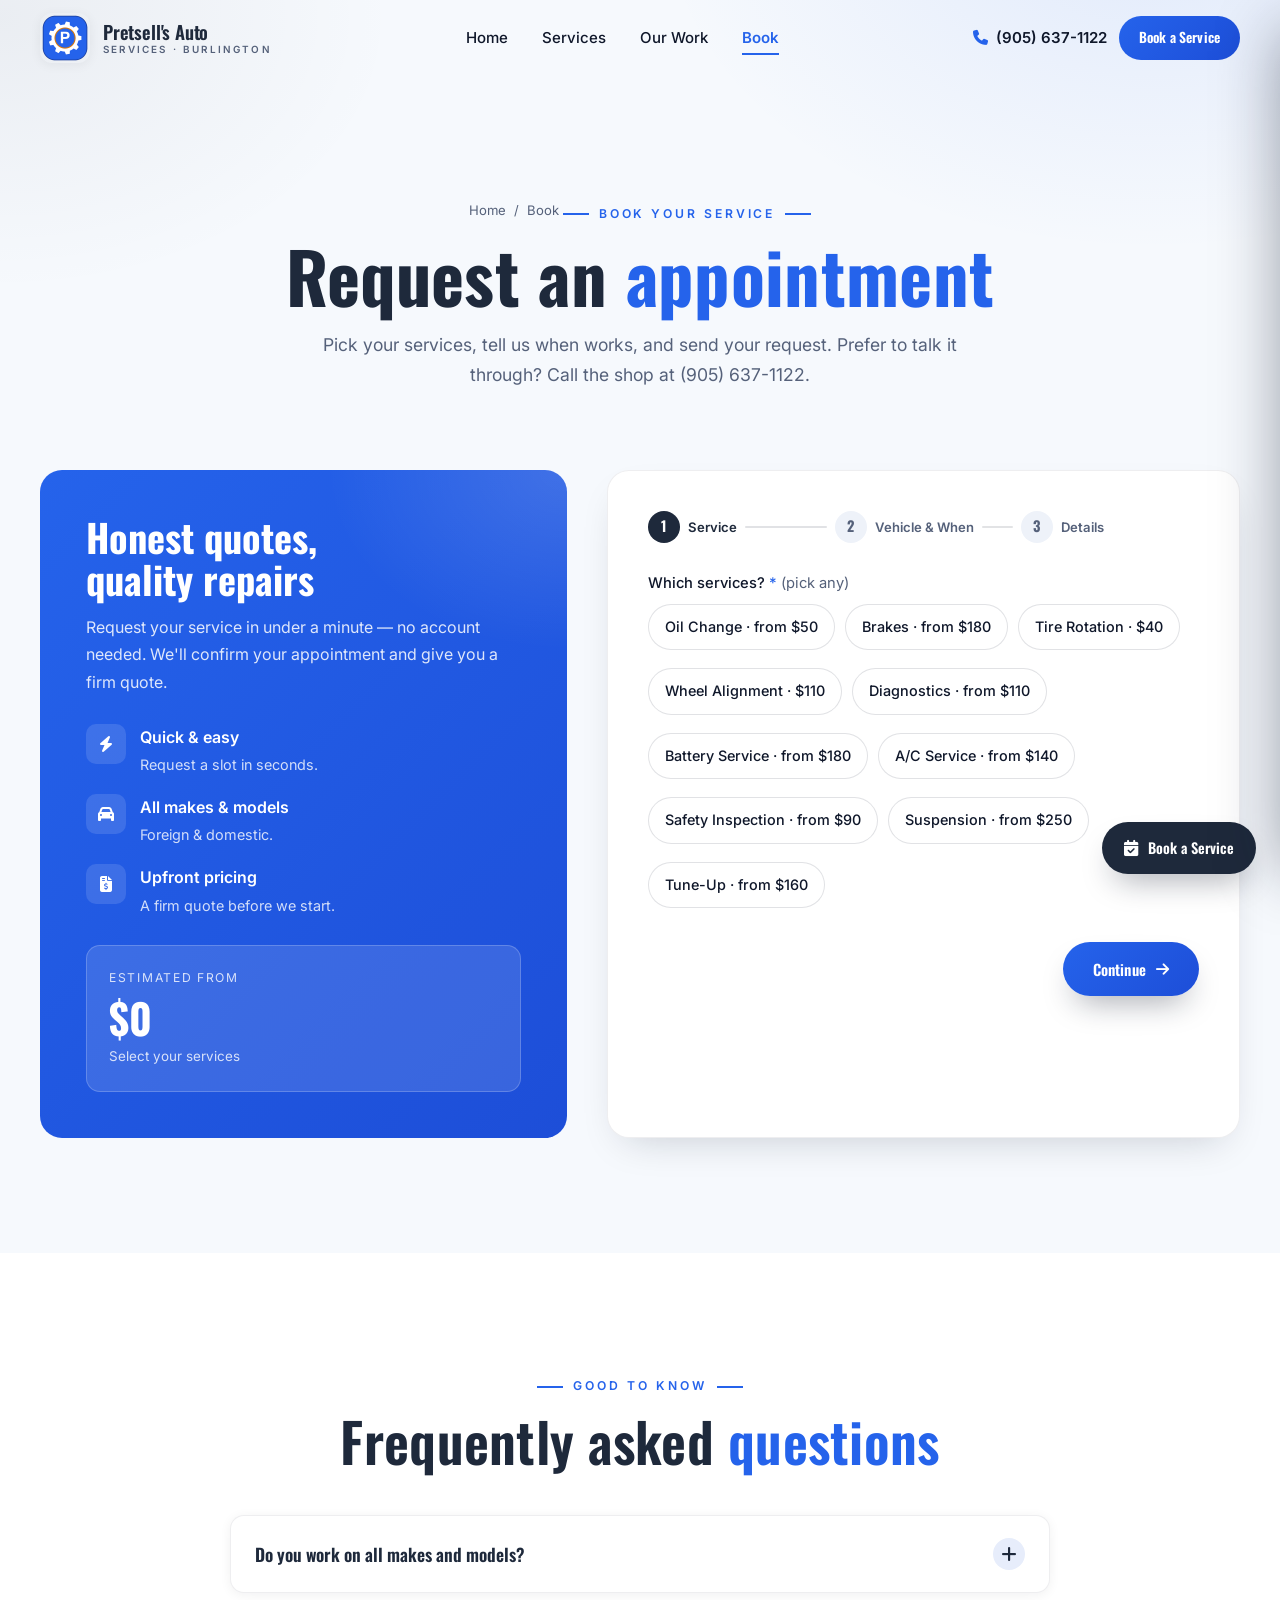
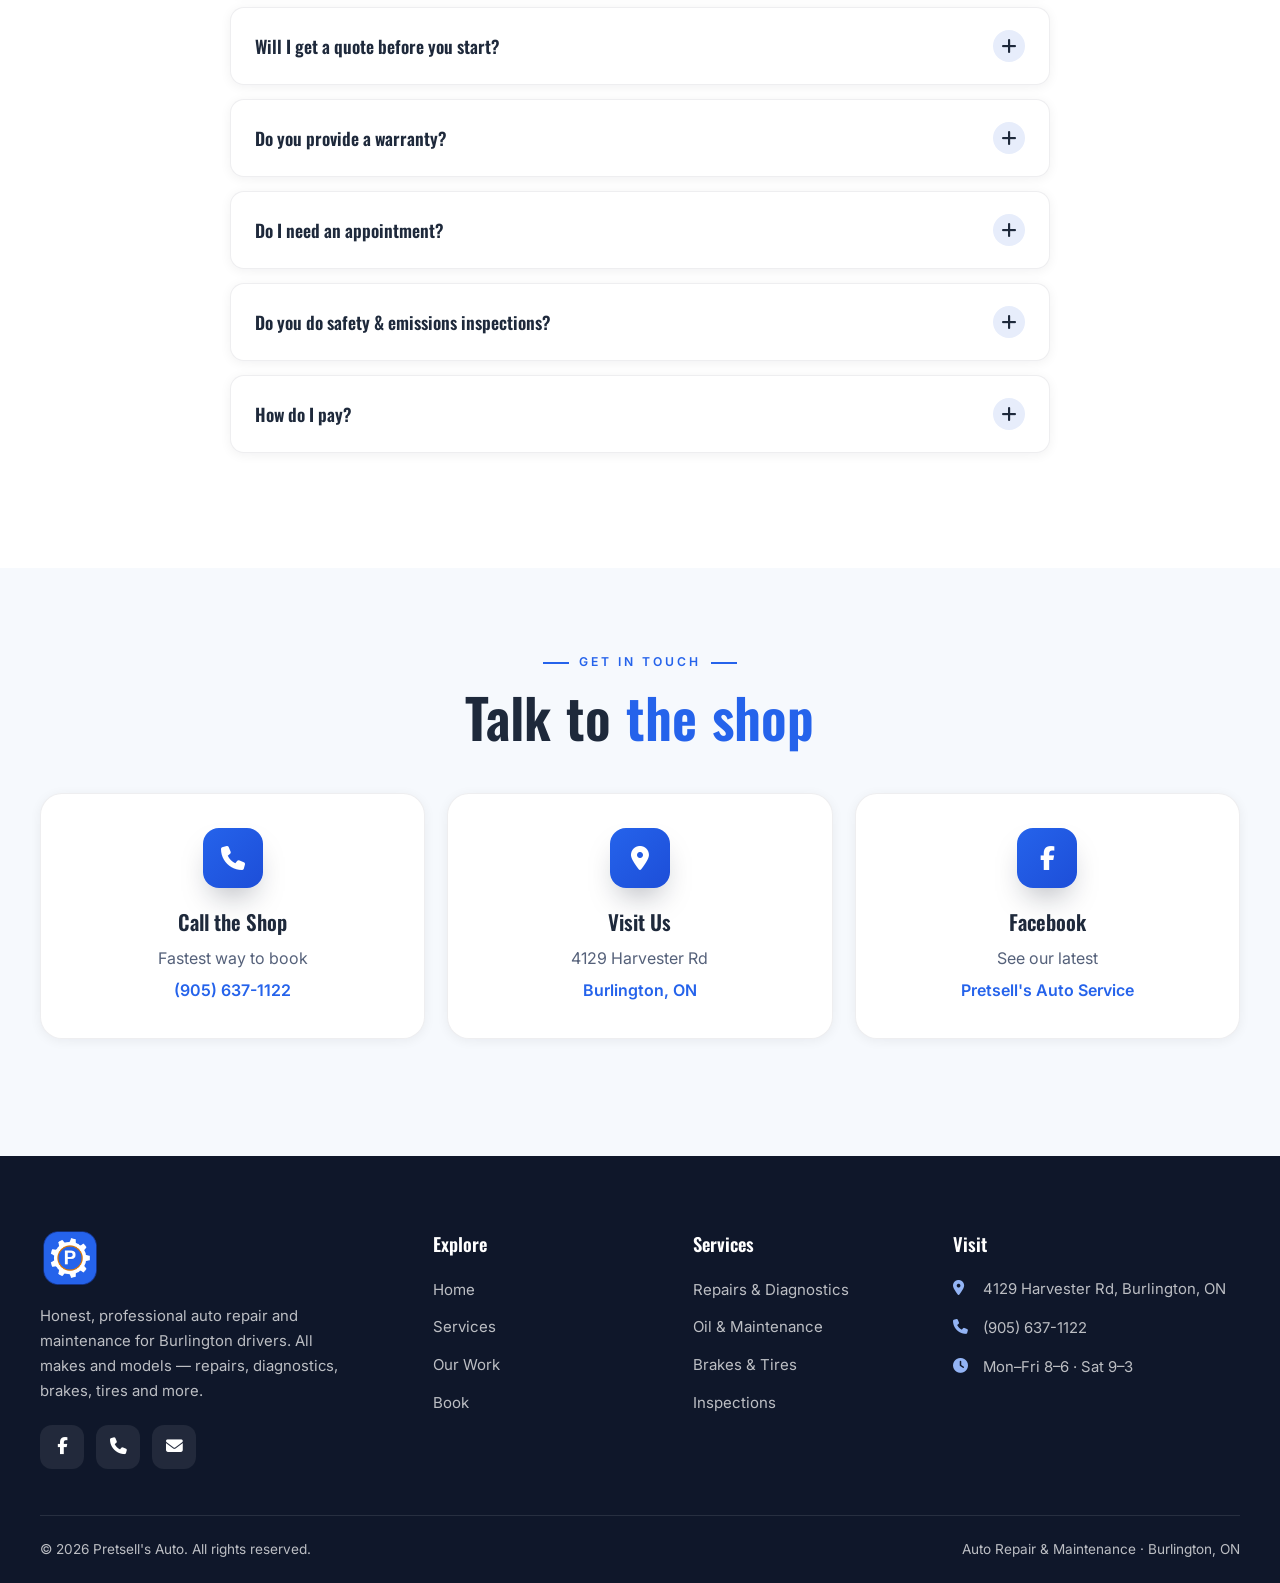
==== book.html @ 32fe31cc "Pretsell-s-Auto: website (CSS animation + ambient background)" ====
<!DOCTYPE html>
<html lang="en">
<head>
  <meta charset="UTF-8" />
  <meta name="viewport" content="width=device-width, initial-scale=1.0" />
  <title>Book a Service | Pretsell's Auto — Burlington, ON</title>
  <meta name="description" content="Book a service at Pretsell's Auto in Burlington, ON. Choose your services, tell us when, and request your appointment — oil changes, brakes, diagnostics, tires and more. All makes & models." />
  <meta name="theme-color" content="#2563EB" />
  <meta property="og:title" content="Book a Service | Pretsell's Auto" />
  <meta property="og:description" content="Request your appointment in seconds — or call (905) 637-1122 for an honest quote." />

  <link rel="icon" type="image/svg+xml" href="assets/favicon.svg" />
  <link rel="preconnect" href="https://fonts.googleapis.com" />
  <link rel="preconnect" href="https://fonts.gstatic.com" crossorigin />
  <link href="https://fonts.googleapis.com/css2?family=Oswald:wght@500;600;700&family=Inter:wght@400;500;600&display=swap" rel="stylesheet" />
  <link rel="stylesheet" href="https://cdnjs.cloudflare.com/ajax/libs/font-awesome/6.5.1/css/all.min.css" />
  <link rel="stylesheet" href="css/styles.css" />

  <script type="application/ld+json">
  {
    "@context": "https://schema.org",
    "@type": "FAQPage",
    "mainEntity": [
      { "@type": "Question", "name": "Do you work on all makes and models?", "acceptedAnswer": { "@type": "Answer", "text": "Yes — foreign and domestic, cars, SUVs and light trucks." } },
      { "@type": "Question", "name": "Will I get a quote before you start?", "acceptedAnswer": { "@type": "Answer", "text": "Always. We diagnose first and give you a firm, upfront quote before any work begins." } },
      { "@type": "Question", "name": "Do you provide a warranty?", "acceptedAnswer": { "@type": "Answer", "text": "Yes — our repairs are backed by a workmanship warranty. Ask us for the details on your service." } },
      { "@type": "Question", "name": "Where are you located?", "acceptedAnswer": { "@type": "Answer", "text": "4129 Harvester Rd, Burlington, ON L7L 5M3. Call us at (905) 637-1122." } }
    ]
  }
  </script>
</head>
<body>

  <!-- ============ HEADER ============ -->
  <header class="site-header" id="header">
    <div class="container nav">
      <a href="index.html" class="brand" aria-label="Pretsell's Auto home">
        <img src="assets/logo-mark.png" alt="Pretsell's Auto" class="brand-logo" />
        <span class="brand-name"><b>Pretsell's Auto</b><small>Services · Burlington</small></span>
      </a>
      <nav class="nav-links" aria-label="Primary">
        <a href="index.html">Home</a>
        <a href="services.html">Services</a>
        <a href="index.html#gallery">Our Work</a>
        <a href="book.html" class="active">Book</a>
      </nav>
      <div class="nav-actions">
        <a href="tel:+19056371122" class="nav-phone"><i class="fa-solid fa-phone"></i> (905) 637-1122</a>
        <a href="#quote" class="btn btn--sm">Book a Service</a>
        <button class="menu-toggle" id="menuToggle" aria-label="Open menu"><i class="fa-solid fa-bars"></i></button>
      </div>
    </div>
  </header>

  <!-- ============ MOBILE DRAWER ============ -->
  <div class="scrim" id="scrim"></div>
  <aside class="mobile-drawer" id="drawer" aria-label="Mobile menu">
    <div class="drawer-head">
      <img src="assets/logo-mark.png" alt="Pretsell's Auto" style="height:44px;border-radius:10px" />
      <button class="drawer-close" id="drawerClose" aria-label="Close menu"><i class="fa-solid fa-xmark"></i></button>
    </div>
    <nav>
      <a href="index.html">Home <i class="fa-solid fa-chevron-right"></i></a>
      <a href="services.html">Services <i class="fa-solid fa-chevron-right"></i></a>
      <a href="index.html#gallery">Our Work <i class="fa-solid fa-chevron-right"></i></a>
      <a href="book.html" class="active">Book <i class="fa-solid fa-chevron-right"></i></a>
    </nav>
    <div class="drawer-cta">
      <a href="#quote" class="btn btn--block">Book a Service</a>
      <a href="tel:+19056371122" class="btn btn--ghost btn--block"><i class="fa-solid fa-phone"></i> Call the Shop</a>
    </div>
    <div class="drawer-contact">
      <a href="tel:+19056371122"><i class="fa-solid fa-phone"></i> (905) 637-1122</a>
      <span><i class="fa-solid fa-location-dot"></i> 4129 Harvester Rd, Burlington</span>
    </div>
  </aside>

  <!-- ============ PAGE HERO ============ -->
  <section class="page-hero">
    <div class="container">
      <div class="breadcrumbs reveal"><a href="index.html">Home</a> <span>/</span> <span>Book</span></div>
      <span class="eyebrow eyebrow--center reveal d1" style="margin-top:14px">Book Your Service</span>
      <h1 class="reveal d1">Request an <span class="text-accent">appointment</span></h1>
      <p class="reveal d2">Pick your services, tell us when works, and send your request. Prefer to talk it through? Call the shop at (905) 637-1122.</p>
    </div>
  </section>

  <!-- ============ BOOKING FORM ============ -->
  <section class="section" id="quote" style="padding-top:16px">
    <div class="container">
      <div class="quote-wrap">
        <div class="quote-side reveal">
          <h2>Honest quotes,<br/>quality repairs</h2>
          <p>Request your service in under a minute — no account needed. We'll confirm your appointment and give you a firm quote.</p>
          <div class="quote-benefits">
            <div class="quote-benefit"><i class="fa-solid fa-bolt"></i><div><b>Quick &amp; easy</b><span>Request a slot in seconds.</span></div></div>
            <div class="quote-benefit"><i class="fa-solid fa-car"></i><div><b>All makes &amp; models</b><span>Foreign &amp; domestic.</span></div></div>
            <div class="quote-benefit"><i class="fa-solid fa-file-invoice-dollar"></i><div><b>Upfront pricing</b><span>A firm quote before we start.</span></div></div>
          </div>
          <div class="quote-live">
            <div class="quote-live-card">
              <div class="label">Estimated from</div>
              <div class="est" id="estAmount">$0</div>
              <small id="estMeta">Select your services</small>
            </div>
          </div>
        </div>

        <div class="quote-form reveal d1">
          <form id="quoteForm" novalidate>
            <div class="form-body">
              <div class="stepper">
                <div class="st active"><span class="n">1</span><span class="t">Service</span><span class="bar"></span></div>
                <div class="st"><span class="n">2</span><span class="t">Vehicle &amp; When</span><span class="bar"></span></div>
                <div class="st"><span class="n">3</span><span class="t">Details</span></div>
              </div>

              <!-- STEP 1 -->
              <div class="fstep active">
                <div class="field">
                  <label>Which services? <span class="req">*</span> <span style="color:var(--ink-soft);font-weight:400">(pick any)</span></label>
                  <div class="chip-select">
                    <label class="chip-opt"><input type="checkbox" name="services" value="Oil Change" /><span>Oil Change · from $50</span></label>
                    <label class="chip-opt"><input type="checkbox" name="services" value="Brakes (per axle)" /><span>Brakes · from $180</span></label>
                    <label class="chip-opt"><input type="checkbox" name="services" value="Tire Rotation" /><span>Tire Rotation · $40</span></label>
                    <label class="chip-opt"><input type="checkbox" name="services" value="Wheel Alignment" /><span>Wheel Alignment · $110</span></label>
                    <label class="chip-opt"><input type="checkbox" name="services" value="Diagnostics" /><span>Diagnostics · from $110</span></label>
                    <label class="chip-opt"><input type="checkbox" name="services" value="Battery Service" /><span>Battery Service · from $180</span></label>
                    <label class="chip-opt"><input type="checkbox" name="services" value="A/C Service" /><span>A/C Service · from $140</span></label>
                    <label class="chip-opt"><input type="checkbox" name="services" value="Safety Inspection" /><span>Safety Inspection · from $90</span></label>
                    <label class="chip-opt"><input type="checkbox" name="services" value="Suspension Repair" /><span>Suspension · from $250</span></label>
                    <label class="chip-opt"><input type="checkbox" name="services" value="Tune-Up" /><span>Tune-Up · from $160</span></label>
                  </div>
                </div>
              </div>

              <!-- STEP 2 -->
              <div class="fstep">
                <div class="field-row">
                  <div class="field"><label for="vehicle">Vehicle <span style="color:var(--ink-soft);font-weight:400">(year, make, model)</span></label><input type="text" id="vehicle" name="vehicle" placeholder="e.g. 2018 Honda Civic" /></div>
                  <div class="field"><label for="eventDate">Preferred date</label><input type="date" id="eventDate" name="eventDate" /></div>
                </div>
                <div class="field">
                  <label>Preferred time</label>
                  <div class="chip-select">
                    <label class="chip-opt"><input type="radio" name="time" value="Morning" /><span><i class="fa-solid fa-sun"></i> Morning</span></label>
                    <label class="chip-opt"><input type="radio" name="time" value="Afternoon" /><span><i class="fa-solid fa-cloud-sun"></i> Afternoon</span></label>
                    <label class="chip-opt"><input type="radio" name="time" value="Any time" checked /><span>Any time</span></label>
                  </div>
                </div>
                <div class="field">
                  <label for="notes">What's going on? <span style="color:var(--ink-soft);font-weight:400">(symptoms, noises, warning lights)</span></label>
                  <textarea id="notes" name="message" placeholder="e.g. grinding noise when braking, check-engine light is on…"></textarea>
                </div>
              </div>

              <!-- STEP 3 -->
              <div class="fstep">
                <div class="field-row">
                  <div class="field"><label for="name">Your name <span class="req">*</span></label><input type="text" id="name" name="name" required placeholder="Full name" /></div>
                  <div class="field"><label for="phone">Phone <span class="req">*</span></label><input type="tel" id="phone" name="phone" required placeholder="(000) 000-0000" /></div>
                </div>
                <div class="field"><label for="email">Email <span style="color:var(--ink-soft);font-weight:400">(optional)</span></label><input type="email" id="email" name="email" placeholder="you@email.com" /></div>
                <input type="text" class="hp" name="companyWebsite" tabindex="-1" autocomplete="off" aria-hidden="true" />
                <p style="font-size:.86rem;color:var(--ink-soft);margin-top:6px"><i class="fa-solid fa-lock" style="color:var(--navy-bright)"></i> Your details stay private — used only to confirm your appointment.</p>
              </div>

              <div class="form-nav">
                <button type="button" class="btn btn--ghost hidden" id="fBack"><i class="fa-solid fa-arrow-left"></i> Back</button>
                <button type="button" class="btn" id="fNext">Continue <i class="fa-solid fa-arrow-right"></i></button>
                <button type="submit" class="btn" id="fSubmit" style="display:none"><i class="fa-solid fa-paper-plane"></i> Request Appointment</button>
              </div>
            </div>

            <div class="form-success" id="formSuccess">
              <div class="check"><i class="fa-solid fa-check"></i></div>
              <h3>Almost there!</h3>
              <p>One last step: send us your request, or give the shop a quick call and we'll get you booked in.</p>
              <div class="hero-ctas" style="justify-content:center">
                <a href="#" id="successEmail" class="btn btn--lg"><i class="fa-solid fa-paper-plane"></i> Send Request</a>
                <a href="tel:+19056371122" class="btn btn--ghost btn--lg"><i class="fa-solid fa-phone"></i> Call (905) 637-1122</a>
              </div>
            </div>
          </form>
        </div>
      </div>
    </div>
  </section>

  <!-- ============ FAQ ============ -->
  <section class="section section--alt" id="faq">
    <div class="container center">
      <span class="eyebrow eyebrow--center reveal">Good to Know</span>
      <h2 class="section-title reveal d1">Frequently asked <em>questions</em></h2>
    </div>
    <div class="container">
      <div class="faq">
        <div class="faq-item reveal">
          <button class="faq-q">Do you work on all makes and models? <span class="ic"><i class="fa-solid fa-plus"></i></span></button>
          <div class="faq-a"><p>Yes — <strong>foreign and domestic</strong>, cars, SUVs and light trucks. Our technicians service just about anything on the road.</p></div>
        </div>
        <div class="faq-item reveal">
          <button class="faq-q">Will I get a quote before you start? <span class="ic"><i class="fa-solid fa-plus"></i></span></button>
          <div class="faq-a"><p>Always. We diagnose first and give you a <strong>firm, upfront quote</strong> before any work begins — no surprises on the bill.</p></div>
        </div>
        <div class="faq-item reveal">
          <button class="faq-q">Do you provide a warranty? <span class="ic"><i class="fa-solid fa-plus"></i></span></button>
          <div class="faq-a"><p>Yes — our repairs are backed by a <strong>workmanship warranty</strong>. Ask us for the details that apply to your service.</p></div>
        </div>
        <div class="faq-item reveal">
          <button class="faq-q">Do I need an appointment? <span class="ic"><i class="fa-solid fa-plus"></i></span></button>
          <div class="faq-a"><p>Booking ahead guarantees your spot, but we'll always do our best to fit in <strong>urgent work</strong> — just give us a call.</p></div>
        </div>
        <div class="faq-item reveal">
          <button class="faq-q">Do you do safety &amp; emissions inspections? <span class="ic"><i class="fa-solid fa-plus"></i></span></button>
          <div class="faq-a"><p>We do — <strong>safety standards certificates, emissions tests</strong> and pre-purchase inspections are all available.</p></div>
        </div>
        <div class="faq-item reveal">
          <button class="faq-q">How do I pay? <span class="ic"><i class="fa-solid fa-plus"></i></span></button>
          <div class="faq-a"><p>We accept <strong>cash and major debit/credit cards</strong>, plus tap and mobile payments.</p></div>
        </div>
      </div>
    </div>
  </section>

  <!-- ============ CONTACT ============ -->
  <section class="section section--tight">
    <div class="container center">
      <span class="eyebrow eyebrow--center reveal">Get In Touch</span>
      <h2 class="section-title reveal d1">Talk to <em>the shop</em></h2>
    </div>
    <div class="container">
      <div class="contact-grid">
        <div class="contact-card reveal d1"><div class="ic"><i class="fa-solid fa-phone"></i></div><h3>Call the Shop</h3><p>Fastest way to book</p><a href="tel:+19056371122">(905) 637-1122</a></div>
        <div class="contact-card reveal d2"><div class="ic"><i class="fa-solid fa-location-dot"></i></div><h3>Visit Us</h3><p>4129 Harvester Rd</p><a href="https://www.google.com/maps/search/?api=1&query=4129+Harvester+Rd+Burlington+ON" target="_blank" rel="noopener">Burlington, ON</a></div>
        <div class="contact-card reveal d3"><div class="ic"><i class="fa-brands fa-facebook-f"></i></div><h3>Facebook</h3><p>See our latest</p><a href="https://www.facebook.com/PretsellsAutoService/" target="_blank" rel="noopener">Pretsell's Auto Service</a></div>
      </div>
    </div>
  </section>

  <!-- ============ FOOTER ============ -->
  <footer class="footer">
    <div class="container">
      <div class="footer-top">
        <div class="footer-brand">
          <img src="assets/logo-mark.png" alt="Pretsell's Auto" class="brand-logo-f" />
          <p>Honest, professional auto repair and maintenance for Burlington drivers. All makes and models — repairs, diagnostics, brakes, tires and more.</p>
          <div class="footer-social">
            <a href="https://www.facebook.com/PretsellsAutoService/" target="_blank" rel="noopener" aria-label="Facebook"><i class="fa-brands fa-facebook-f"></i></a>
            <a href="tel:+19056371122" aria-label="Phone"><i class="fa-solid fa-phone"></i></a>
            <a href="mailto:info@pretsellsauto.ca" aria-label="Email"><i class="fa-solid fa-envelope"></i></a>
          </div>
        </div>
        <div>
          <h4>Explore</h4>
          <div class="footer-links"><a href="index.html">Home</a><a href="services.html">Services</a><a href="index.html#gallery">Our Work</a><a href="book.html">Book</a></div>
        </div>
        <div>
          <h4>Services</h4>
          <div class="footer-links"><a href="services.html">Repairs &amp; Diagnostics</a><a href="services.html">Oil &amp; Maintenance</a><a href="services.html">Brakes &amp; Tires</a><a href="services.html">Inspections</a></div>
        </div>
        <div>
          <h4>Visit</h4>
          <div class="footer-contact">
            <span><i class="fa-solid fa-location-dot"></i> 4129 Harvester Rd, Burlington, ON</span>
            <a href="tel:+19056371122"><i class="fa-solid fa-phone"></i> (905) 637-1122</a>
            <span><i class="fa-solid fa-clock"></i> Mon–Fri 8–6 · Sat 9–3</span>
          </div>
        </div>
      </div>
      <div class="footer-bottom">
        <span>© <span data-year>2026</span> Pretsell's Auto. All rights reserved.</span>
        <span>Auto Repair &amp; Maintenance · Burlington, ON</span>
      </div>
    </div>
  </footer>

  <a href="#quote" class="fab-cta" aria-label="Book a service"><i class="fa-solid fa-calendar-check"></i><span>Book a Service</span></a>
  <button class="to-top" id="toTop" aria-label="Back to top"><i class="fa-solid fa-arrow-up"></i></button>

  <script src="js/main.js"></script>
</body>
</html>
---- css/styles.css ----
/* ============================================================
   JAY'S HAIR CUT — Beauty & Barber (Burlington, ON)
   Clean navy & white design system — all pages
   ============================================================ */

:root {
  --bg: #F6F9FD;
  --bg-2: #FFFFFF;
  --surface: #FFFFFF;
  --surface-2: #EEF2F9;
  --line: rgba(15,23,42,0.12);
  --line-2: rgba(15,23,42,0.07);

  --navy: #1E293B;
  --navy-deep: #0F172A;
  --navy-bright: #2563EB;
  --navy-soft: #E7EDFB;
  --navy-grad: linear-gradient(135deg, #2563EB, #1D4ED8);

  --accent: #D97706; /* subtle brass for stars/premium touches */

  --white: #FFFFFF;
  --ink: #0F172A;
  --ink-soft: #55617A;

  --shadow-sm: 0 2px 12px rgba(15,23,42,0.06);
  --shadow-md: 0 16px 40px -18px rgba(15,23,42,0.22);
  --shadow-lg: 0 34px 72px -30px rgba(15,23,42,0.30);
  --shadow-navy: 0 16px 32px -12px rgba(15,23,42,0.4);

  --r-sm: 8px;
  --r-md: 14px;
  --r-lg: 22px;
  --r-xl: 32px;

  --font-display: "Poppins", system-ui, sans-serif;
  --font-body: "Inter", system-ui, -apple-system, sans-serif;

  --container: 1200px;
  --ease: cubic-bezier(0.22, 1, 0.36, 1);
}

*, *::before, *::after { box-sizing: border-box; margin: 0; padding: 0; }
html { scroll-behavior: smooth; -webkit-text-size-adjust: 100%; scroll-padding-top: 100px; }
body { font-family: var(--font-body); color: var(--ink); background: var(--bg); line-height: 1.7; overflow-x: hidden; -webkit-font-smoothing: antialiased; }
img, svg { display: block; max-width: 100%; }
a { color: inherit; text-decoration: none; }
button { font-family: inherit; cursor: pointer; border: none; background: none; }
ul { list-style: none; }
input, textarea, select, button { font-family: inherit; font-size: 1rem; color: inherit; }
::selection { background: var(--navy); color: #fff; }

body::before {
  content: ""; position: fixed; inset: 0; z-index: -2;
  background:
    radial-gradient(900px 620px at 90% -10%, rgba(37,99,235,0.10), transparent 55%),
    radial-gradient(720px 500px at 0% 2%, rgba(15,23,42,0.05), transparent 55%),
    var(--bg);
}

/* Layout */
.container { width: min(100% - 44px, var(--container)); margin-inline: auto; }
.section { padding: clamp(72px, 9vw, 132px) 0; position: relative; }
.section--tight { padding: clamp(50px, 6vw, 88px) 0; }
.section--alt { background: var(--bg-2); }
.center { text-align: center; }

/* Type helpers */
.eyebrow { display: inline-flex; align-items: center; gap: 10px; font-size: 0.76rem; font-weight: 600; letter-spacing: 0.24em; text-transform: uppercase; color: var(--navy-bright); }
.eyebrow::before { content: ""; width: 26px; height: 2px; background: var(--navy-bright); }
.eyebrow--center { justify-content: center; }
.eyebrow--center::after { content: ""; width: 26px; height: 2px; background: var(--navy-bright); }
.section-title { font-family: var(--font-display); font-weight: 600; letter-spacing: -0.01em; color: var(--navy); font-size: clamp(2.1rem, 4.6vw, 3.4rem); line-height: 1.1; margin: 14px 0 0; }
.section-title em { font-style: normal; color: var(--navy-bright); }
.section-lead { max-width: 62ch; margin-top: 16px; color: var(--ink-soft); font-size: 1.06rem; }
.center .section-lead { margin-inline: auto; }
.text-accent { color: var(--navy-bright); }

/* Buttons */
.btn { --bg: var(--navy); --fg: #fff; position: relative; display: inline-flex; align-items: center; justify-content: center; gap: 10px; padding: 15px 30px; border-radius: 100px; font-family: var(--font-display); font-weight: 600; font-size: 0.94rem; letter-spacing: 0.01em; background: var(--bg); color: var(--fg); box-shadow: var(--shadow-navy); transition: transform 0.35s var(--ease), box-shadow 0.35s var(--ease), background 0.3s; overflow: hidden; isolation: isolate; }
.btn::after { content: ""; position: absolute; inset: 0; z-index: -1; background: linear-gradient(120deg, transparent 30%, rgba(255,255,255,0.25) 50%, transparent 70%); transform: translateX(-120%); transition: transform 0.6s var(--ease); }
.btn:hover { transform: translateY(-3px); box-shadow: 0 24px 40px -14px rgba(15,23,42,0.5); }
.btn:hover::after { transform: translateX(120%); }
.btn--ghost { --bg: transparent; --fg: var(--navy); box-shadow: none; border: 1.5px solid var(--line); }
.btn--ghost:hover { background: var(--navy-soft); border-color: var(--navy); }
.btn--white { --bg: #fff; --fg: var(--navy); box-shadow: var(--shadow-md); }
.btn--lg { padding: 17px 36px; font-size: 1rem; }
.btn--sm { padding: 10px 20px; font-size: 0.86rem; box-shadow: none; }
.btn--block { width: 100%; }
.link-arrow { display: inline-flex; align-items: center; gap: 8px; font-weight: 600; color: var(--navy-bright); }
.link-arrow i { transition: transform 0.3s var(--ease); }
.link-arrow:hover i { transform: translateX(5px); }

/* ============ HEADER ============ */
.site-header { position: fixed; top: 0; left: 0; right: 0; z-index: 100; transition: transform 0.4s var(--ease), background 0.4s, box-shadow 0.4s, backdrop-filter 0.4s; }
.site-header.scrolled { background: rgba(255,255,255,0.85); backdrop-filter: blur(16px) saturate(1.3); box-shadow: 0 6px 26px -18px rgba(15,23,42,0.4); border-bottom: 1px solid var(--line-2); }
.site-header.hidden { transform: translateY(-100%); }
.nav { display: flex; align-items: center; justify-content: space-between; gap: 20px; padding: 13px 0; }
.brand { display: flex; align-items: center; gap: 13px; }
.brand-logo { height: 46px; width: auto; border-radius: 6px; transition: transform 0.4s var(--ease); box-shadow: var(--shadow-sm); }
.brand:hover .brand-logo { transform: scale(1.05); }
.brand-name { display: flex; flex-direction: column; line-height: 1.05; }
.brand-name b { font-family: var(--font-display); font-weight: 600; font-size: 1.16rem; color: var(--navy); letter-spacing: -0.01em; }
.brand-name small { font-size: 0.62rem; font-weight: 600; letter-spacing: 0.22em; text-transform: uppercase; color: var(--ink-soft); margin-top: 3px; }

.nav-links { display: flex; align-items: center; gap: 2px; }
.nav-links a { position: relative; padding: 9px 16px; border-radius: 100px; font-weight: 500; color: var(--ink); font-size: 0.94rem; transition: color 0.25s; }
.nav-links a::after { content: ""; position: absolute; left: 16px; right: 16px; bottom: 5px; height: 2px; background: var(--navy-bright); transform: scaleX(0); transform-origin: left; transition: transform 0.3s var(--ease); }
.nav-links a:hover { color: var(--navy-bright); } .nav-links a:hover::after, .nav-links a.active::after { transform: scaleX(1); }
.nav-links a.active { color: var(--navy-bright); font-weight: 600; }
.nav-actions { display: flex; align-items: center; gap: 12px; }
.nav-phone { display: inline-flex; align-items: center; gap: 8px; font-weight: 600; color: var(--ink); font-size: 0.94rem; }
.nav-phone i { color: var(--navy-bright); }
.nav-phone:hover { color: var(--navy-bright); }
.menu-toggle { display: none; width: 46px; height: 46px; border-radius: 10px; background: var(--navy); color: #fff; font-size: 1.15rem; align-items: center; justify-content: center; box-shadow: var(--shadow-navy); }

.mobile-drawer { position: fixed; inset: 0 0 0 auto; width: min(86vw, 360px); z-index: 200; background: var(--surface); transform: translateX(100%); transition: transform 0.5s var(--ease); padding: 26px; display: flex; flex-direction: column; gap: 8px; box-shadow: -30px 0 60px -30px rgba(15,23,42,0.4); overflow-y: auto; }
.mobile-drawer.open { transform: translateX(0); }
.drawer-head { display: flex; align-items: center; justify-content: space-between; margin-bottom: 18px; }
.drawer-close { width: 44px; height: 44px; border-radius: 10px; background: var(--surface-2); color: var(--ink); font-size: 1.2rem; }
.mobile-drawer nav a { display: flex; align-items: center; justify-content: space-between; padding: 15px 16px; border-radius: 10px; font-size: 1.15rem; font-weight: 500; font-family: var(--font-display); border-bottom: 1px solid var(--line-2); color: var(--ink); }
.mobile-drawer nav a:hover, .mobile-drawer nav a.active { background: var(--navy-soft); color: var(--navy); }
.drawer-cta { margin-top: 20px; display: flex; flex-direction: column; gap: 12px; }
.drawer-contact { margin-top: 18px; font-size: 0.92rem; color: var(--ink-soft); display: grid; gap: 10px; }
.drawer-contact a { display: inline-flex; align-items: center; gap: 10px; }
.drawer-contact i { color: var(--navy-bright); width: 18px; }
.scrim { position: fixed; inset: 0; z-index: 150; background: rgba(15,23,42,0.4); opacity: 0; visibility: hidden; transition: opacity 0.4s, visibility 0.4s; backdrop-filter: blur(2px); }
.scrim.show { opacity: 1; visibility: visible; }

/* ============ HERO ============ */
.hero { position: relative; padding: clamp(130px, 16vw, 186px) 0 clamp(60px, 8vw, 96px); overflow: hidden; }
.hero-grid { display: grid; grid-template-columns: 1.08fr 0.92fr; gap: 46px; align-items: center; }
.hero-badge { display: inline-flex; align-items: center; gap: 10px; padding: 8px 16px; background: var(--surface); border: 1px solid var(--line); border-radius: 100px; font-size: 0.78rem; font-weight: 600; letter-spacing: 0.06em; color: var(--navy); box-shadow: var(--shadow-sm); }
.hero-badge .dot { width: 8px; height: 8px; border-radius: 50%; background: var(--navy-bright); box-shadow: 0 0 0 4px rgba(37,99,235,0.18); animation: pulse 2s infinite; }
@keyframes pulse { 0%,100% { box-shadow: 0 0 0 4px rgba(37,99,235,0.2); } 50% { box-shadow: 0 0 0 8px rgba(37,99,235,0); } }
.hero-title { font-family: var(--font-display); font-weight: 700; color: var(--navy); font-size: clamp(2.8rem, 6.4vw, 5rem); line-height: 1.02; letter-spacing: -0.02em; margin: 22px 0 0; }
.hero-title em { font-style: normal; color: var(--navy-bright); }
.hero-sub { margin-top: 22px; max-width: 52ch; font-size: 1.12rem; color: var(--ink-soft); }
.hero-ctas { margin-top: 32px; display: flex; flex-wrap: wrap; gap: 14px; align-items: center; }
.hero-meta { margin-top: 36px; display: flex; gap: 30px; flex-wrap: wrap; align-items: center; }
.hero-meta .m b { font-family: var(--font-display); font-size: 2rem; color: var(--navy); line-height: 1; display: block; font-weight: 700; }
.hero-meta .m span { font-size: 0.82rem; color: var(--ink-soft); margin-top: 4px; display: block; }
.hero-meta .divider { width: 1px; height: 40px; background: var(--line); }

.hero-visual { position: relative; display: grid; place-items: center; min-height: 460px; }
.hero-visual::before { content: ""; position: absolute; width: 74%; height: 74%; border-radius: 50%; background: radial-gradient(circle, rgba(37,99,235,0.16), transparent 66%); filter: blur(50px); }
.hero-photo-wrap { position: relative; width: min(420px, 100%); }
.hero-photo { position: relative; border-radius: 22px; overflow: hidden; border: 6px solid #fff; box-shadow: var(--shadow-lg); aspect-ratio: 4 / 5; }
.hero-photo img { width: 100%; height: 100%; object-fit: cover; }
.hero-tag { position: absolute; z-index: 3; display: flex; align-items: center; gap: 11px; background: #fff; border: 1px solid var(--line); padding: 12px 16px; border-radius: 14px; box-shadow: var(--shadow-md); font-size: 0.85rem; }
.hero-tag i { color: var(--navy-bright); font-size: 1.05rem; }
.hero-tag .stars { color: var(--accent); letter-spacing: 1px; }
.hero-tag b { color: var(--navy); font-weight: 600; display: block; }
.hero-tag small { color: var(--ink-soft); font-size: 0.74rem; }
.hero-tag.t1 { top: 22px; right: -20px; }
.hero-tag.t2 { bottom: 24px; left: -20px; }

/* ============ MARQUEE ============ */
.marquee { background: var(--navy); color: #fff; overflow: hidden; }
.marquee-track { display: flex; width: max-content; animation: marquee 32s linear infinite; }
.marquee:hover .marquee-track { animation-play-state: paused; }
.marquee-item { display: inline-flex; align-items: center; gap: 16px; padding: 15px 32px; font-family: var(--font-display); font-weight: 500; font-size: 1.1rem; white-space: nowrap; }
.marquee-item i { font-size: 0.5rem; color: var(--accent); }
@keyframes marquee { to { transform: translateX(-50%); } }

/* ============ FEATURE / SERVICE CARDS ============ */
.feat-grid { display: grid; grid-template-columns: repeat(4, 1fr); gap: 22px; margin-top: 54px; }
.feat-card { background: var(--surface); border: 1px solid var(--line-2); border-radius: var(--r-lg); padding: 34px 26px; box-shadow: var(--shadow-sm); transition: transform 0.4s var(--ease), box-shadow 0.4s; }
.feat-card:hover { transform: translateY(-8px); box-shadow: var(--shadow-md); }
.feat-card .ic { width: 58px; height: 58px; border-radius: 14px; display: grid; place-items: center; font-size: 1.4rem; background: var(--navy-soft); color: var(--navy); margin-bottom: 18px; }
.feat-card h3 { font-family: var(--font-display); font-size: 1.3rem; font-weight: 600; color: var(--navy); }
.feat-card p { color: var(--ink-soft); font-size: 0.93rem; margin-top: 8px; }
.feat-card .from { display: inline-block; margin-top: 14px; font-family: var(--font-display); color: var(--navy-bright); font-weight: 600; }

/* ============ STEPS ============ */
.steps { display: grid; grid-template-columns: repeat(3, 1fr); gap: 22px; margin-top: 54px; }
.step { background: var(--surface); border-radius: var(--r-md); padding: 34px 28px; border: 1px solid var(--line-2); box-shadow: var(--shadow-sm); position: relative; transition: transform 0.4s var(--ease), box-shadow 0.4s; }
.step:hover { transform: translateY(-6px); box-shadow: var(--shadow-md); }
.step-num { width: 52px; height: 52px; border-radius: 14px; display: grid; place-items: center; font-family: var(--font-display); font-size: 1.5rem; font-weight: 700; background: var(--navy-grad); color: #fff; margin-bottom: 18px; box-shadow: var(--shadow-navy); }
.step h3 { font-family: var(--font-display); font-size: 1.3rem; font-weight: 600; color: var(--navy); }
.step p { color: var(--ink-soft); font-size: 0.95rem; margin-top: 8px; }

/* ============ STORY / ABOUT ============ */
.story-grid { display: grid; grid-template-columns: 1.05fr 0.95fr; gap: 56px; align-items: center; }
.story-media { position: relative; width: min(440px, 100%); margin-inline: auto; border-radius: 18px; overflow: hidden; border: 6px solid #fff; box-shadow: var(--shadow-lg); aspect-ratio: 4 / 5; }
.story-media img { width: 100%; height: 100%; object-fit: cover; }
.story-quote { font-family: var(--font-display); font-weight: 500; font-size: 1.5rem; line-height: 1.35; color: var(--navy); margin: 20px 0; padding-left: 20px; border-left: 3px solid var(--navy-bright); }
.story-features { display: grid; gap: 16px; margin-top: 24px; }
.story-feature { display: flex; gap: 14px; align-items: flex-start; }
.story-feature .ic { flex: 0 0 auto; width: 46px; height: 46px; border-radius: 12px; display: grid; place-items: center; background: var(--navy-soft); color: var(--navy); font-size: 1.1rem; }
.story-feature b { font-weight: 600; color: var(--navy); }
.story-feature p { color: var(--ink-soft); font-size: 0.93rem; }

/* ============ STATS ============ */
.stats { display: grid; grid-template-columns: repeat(4, 1fr); gap: 20px; }
.stat { text-align: center; padding: 20px; border-left: 1px solid var(--line-2); }
.stat:first-child { border-left: none; }
.stat b { font-family: var(--font-display); font-weight: 700; display: block; font-size: clamp(2.4rem, 5vw, 3.4rem); line-height: 1; color: var(--navy); }
.stat span { color: var(--ink-soft); margin-top: 8px; display: block; font-size: 0.9rem; }

/* ============ GALLERY ============ */
.gallery { display: grid; grid-template-columns: repeat(3, 1fr); gap: 16px; margin-top: 46px; }
.gal-item { position: relative; aspect-ratio: 4 / 5; border-radius: var(--r-md); overflow: hidden; cursor: pointer; background: var(--surface-2); box-shadow: var(--shadow-sm); }
.gal-item img { width: 100%; height: 100%; object-fit: cover; transition: transform 0.6s var(--ease); }
.gal-item::after { content: "\f00e"; font-family: "Font Awesome 6 Free"; font-weight: 900; position: absolute; inset: 0; display: grid; place-items: center; color: #fff; background: linear-gradient(160deg, rgba(15,23,42,0), rgba(15,23,42,0.6)); opacity: 0; transition: opacity 0.4s; font-size: 1.3rem; }
.gal-item:hover::after { opacity: 1; } .gal-item:hover img { transform: scale(1.07); }
.gal-cap { position: absolute; left: 14px; bottom: 12px; z-index: 2; color: #fff; font-weight: 500; font-size: 0.85rem; opacity: 0; transform: translateY(8px); transition: opacity 0.4s, transform 0.4s; text-shadow: 0 2px 8px rgba(0,0,0,0.6); }
.gal-item:hover .gal-cap { opacity: 1; transform: translateY(0); }
.lightbox { position: fixed; inset: 0; z-index: 300; background: rgba(15,23,42,0.9); display: grid; place-items: center; padding: 30px; opacity: 0; visibility: hidden; transition: opacity 0.35s, visibility 0.35s; backdrop-filter: blur(6px); }
.lightbox.show { opacity: 1; visibility: visible; }
.lightbox img { max-width: min(84vw, 460px); max-height: 80vh; border-radius: 8px; animation: popIn 0.4s var(--ease); border: 4px solid #fff; }
.lightbox-cap { color: #fff; font-family: var(--font-display); font-size: 1.2rem; margin-top: 18px; text-align: center; }
.lightbox-close { position: absolute; top: 24px; right: 26px; width: 50px; height: 50px; border-radius: 50%; background: rgba(255,255,255,0.15); color: #fff; font-size: 1.3rem; }
.lightbox-nav { position: absolute; top: 50%; transform: translateY(-50%); width: 54px; height: 54px; border-radius: 50%; background: rgba(255,255,255,0.15); color: #fff; font-size: 1.3rem; display: grid; place-items: center; }
.lightbox-nav.prev { left: 20px; } .lightbox-nav.next { right: 20px; }
@keyframes popIn { from { transform: scale(0.9); opacity: 0; } to { transform: scale(1); opacity: 1; } }

/* ============ PRICE LIST ============ */
.price-wrap { display: grid; grid-template-columns: 1fr 1fr; gap: 20px 56px; margin-top: 46px; }
.price-cat { background: var(--surface); border: 1px solid var(--line-2); border-radius: var(--r-lg); padding: 30px; box-shadow: var(--shadow-sm); }
.price-cat h3 { font-family: var(--font-display); font-size: 1.35rem; font-weight: 600; color: var(--navy); display: flex; align-items: center; gap: 12px; margin-bottom: 8px; }
.price-cat h3 i { color: var(--navy-bright); font-size: 1rem; }
.price-row { display: flex; align-items: baseline; gap: 10px; padding: 15px 0; border-bottom: 1px solid var(--line-2); }
.price-row:last-child { border-bottom: none; }
.price-row .nm { color: var(--ink); font-weight: 500; }
.price-row .nm small { display: block; color: var(--ink-soft); font-weight: 400; font-size: 0.82rem; margin-top: 2px; }
.price-row .dots { flex: 1; border-bottom: 1px dotted rgba(15,23,42,0.25); transform: translateY(-4px); }
.price-row .pr { font-family: var(--font-display); color: var(--navy-bright); font-weight: 600; font-size: 1.2rem; white-space: nowrap; }

/* ============ TESTIMONIALS ============ */
.testimonials { position: relative; }
.tst-viewport { overflow: hidden; margin-top: 44px; }
.tst-track { display: flex; transition: transform 0.6s var(--ease); }
.tst-slide { flex: 0 0 100%; padding: 6px; }
.tst-card { background: var(--surface); border-radius: var(--r-lg); padding: clamp(32px, 4vw, 54px); border: 1px solid var(--line-2); box-shadow: var(--shadow-md); text-align: center; max-width: 780px; margin-inline: auto; }
.tst-stars { color: var(--accent); font-size: 0.95rem; letter-spacing: 3px; margin-bottom: 16px; }
.tst-text { font-family: var(--font-display); font-weight: 500; font-size: clamp(1.2rem, 2.4vw, 1.6rem); line-height: 1.45; color: var(--navy); }
.tst-author { margin-top: 24px; display: flex; align-items: center; justify-content: center; gap: 14px; }
.tst-avatar { width: 54px; height: 54px; border-radius: 50%; display: grid; place-items: center; font-family: var(--font-display); font-weight: 600; color: #fff; background: var(--navy-grad); }
.tst-author .who { text-align: left; }
.tst-author b { font-weight: 600; color: var(--navy); }
.tst-author span { display: block; font-size: 0.84rem; color: var(--ink-soft); }
.tst-controls { display: flex; align-items: center; justify-content: center; gap: 18px; margin-top: 28px; }
.tst-arrow { width: 50px; height: 50px; border-radius: 50%; background: var(--surface); color: var(--navy); display: grid; place-items: center; box-shadow: var(--shadow-sm); border: 1px solid var(--line); transition: background 0.25s, transform 0.25s, color 0.25s; }
.tst-arrow:hover { background: var(--navy); color: #fff; transform: scale(1.08); }
.tst-dots { display: flex; gap: 9px; }
.tst-dot { width: 9px; height: 9px; border-radius: 50%; background: var(--line); transition: all 0.3s; }
.tst-dot.active { background: var(--navy-bright); width: 26px; border-radius: 6px; }

/* ============ HOURS / LOCATION ============ */
.hours-grid { display: grid; grid-template-columns: 1fr 1fr; gap: 26px; margin-top: 46px; }
.hours-card { background: var(--surface); border: 1px solid var(--line-2); border-radius: var(--r-lg); padding: 36px; box-shadow: var(--shadow-sm); }
.hours-card h3 { font-family: var(--font-display); font-size: 1.4rem; font-weight: 600; color: var(--navy); display: flex; align-items: center; gap: 12px; margin-bottom: 20px; }
.hours-card h3 i { color: var(--navy-bright); }
.hours-row { display: flex; justify-content: space-between; padding: 12px 0; border-bottom: 1px solid var(--line-2); }
.hours-row:last-child { border-bottom: none; }
.hours-row .d { color: var(--ink); font-weight: 500; }
.hours-row .h { color: var(--ink-soft); }
.hours-row .closed { color: #94A3B8; }
.info-list { display: grid; gap: 18px; }
.info-row { display: flex; gap: 14px; align-items: flex-start; }
.info-row .ic { flex: 0 0 auto; width: 44px; height: 44px; border-radius: 12px; display: grid; place-items: center; background: var(--navy-soft); color: var(--navy); }
.info-row b { color: var(--navy); display: block; font-weight: 600; }
.info-row a, .info-row span { color: var(--ink-soft); }
.info-row a:hover { color: var(--navy-bright); }

/* ============ CTA ============ */
.cta-band { background: var(--navy-grad); border-radius: var(--r-xl); padding: clamp(46px, 6vw, 78px); position: relative; overflow: hidden; text-align: center; }
.cta-band::before { content: ""; position: absolute; inset: 0; opacity: 0.5; background: radial-gradient(500px 320px at 12% 8%, rgba(255,255,255,0.16), transparent 60%), radial-gradient(420px 300px at 100% 100%, rgba(255,255,255,0.08), transparent 55%); }
.cta-band > * { position: relative; }
.cta-band h2 { font-family: var(--font-display); font-size: clamp(2.1rem, 4.4vw, 3.2rem); font-weight: 700; line-height: 1.06; color: #fff; }
.cta-band h2 em { font-style: normal; color: #fff; opacity: 0.75; }
.cta-band p { max-width: 54ch; margin: 16px auto 0; color: rgba(255,255,255,0.85); font-size: 1.06rem; }
.cta-band .hero-ctas { justify-content: center; margin-top: 30px; }

/* ============ FOOTER ============ */
.footer { background: var(--navy-deep); color: rgba(255,255,255,0.72); padding-top: 72px; margin-top: 40px; }
.footer-top { display: grid; grid-template-columns: 1.6fr 1fr 1fr 1.3fr; gap: 40px; padding-bottom: 46px; border-bottom: 1px solid rgba(255,255,255,0.1); }
.footer h4 { color: #fff; font-family: var(--font-display); font-size: 1.15rem; margin-bottom: 18px; font-weight: 600; }
.footer-brand .brand-logo-f { height: 64px; border-radius: 8px; }
.footer-brand p { margin-top: 16px; max-width: 34ch; font-size: 0.93rem; }
.footer-links { display: grid; gap: 12px; }
.footer-links a { font-size: 0.94rem; transition: color 0.25s, padding-left 0.25s; }
.footer-links a:hover { color: #fff; padding-left: 5px; }
.footer-contact { display: grid; gap: 14px; font-size: 0.93rem; }
.footer-contact a, .footer-contact span { display: flex; gap: 12px; align-items: flex-start; }
.footer-contact i { color: #93B4F5; width: 18px; margin-top: 4px; }
.footer-social { display: flex; gap: 12px; margin-top: 20px; }
.footer-social a { width: 44px; height: 44px; border-radius: 12px; background: rgba(255,255,255,0.08); display: grid; place-items: center; color: #fff; font-size: 1.05rem; transition: background 0.3s, transform 0.3s; }
.footer-social a:hover { background: var(--navy-bright); transform: translateY(-4px); }
.footer-bottom { display: flex; align-items: center; justify-content: space-between; gap: 16px; padding: 22px 0; flex-wrap: wrap; font-size: 0.85rem; }
.footer-bottom a:hover { color: #fff; }

/* ============ FLOATING / TOAST ============ */
.fab-cta { position: fixed; bottom: 26px; right: 24px; z-index: 90; display: inline-flex; align-items: center; gap: 10px; padding: 14px 22px; border-radius: 100px; background: var(--navy); color: #fff; font-family: var(--font-display); font-weight: 600; font-size: 0.9rem; box-shadow: var(--shadow-navy); transition: transform 0.3s var(--ease), box-shadow 0.3s; }
.fab-cta i { font-size: 1.02rem; }
.fab-cta:hover { transform: translateY(-3px); box-shadow: 0 22px 40px -14px rgba(15,23,42,0.55); }
@media (max-width: 560px) { .fab-cta span { display: none; } .fab-cta { padding: 16px; } }
.to-top { position: fixed; bottom: 26px; left: 24px; z-index: 90; width: 50px; height: 50px; border-radius: 50%; background: #fff; border: 1px solid var(--line); color: var(--navy); display: grid; place-items: center; font-size: 1.05rem; box-shadow: var(--shadow-sm); opacity: 0; visibility: hidden; transform: translateY(14px); transition: opacity 0.35s, transform 0.35s, visibility 0.35s; }
.to-top.show { opacity: 1; visibility: visible; transform: translateY(0); }
.toast-wrap { position: fixed; bottom: 26px; left: 50%; transform: translateX(-50%); z-index: 400; display: grid; gap: 10px; width: min(92vw, 400px); }
.toast { background: var(--navy); color: #fff; padding: 15px 18px; border-radius: 12px; display: flex; align-items: center; gap: 12px; box-shadow: var(--shadow-lg); transform: translateY(20px); opacity: 0; transition: transform 0.4s var(--ease), opacity 0.4s; border-left: 3px solid #93B4F5; }
.toast.show { transform: translateY(0); opacity: 1; }
.toast i { color: #93B4F5; font-size: 1.15rem; }

/* ============ PAGE HERO ============ */
.page-hero { padding: clamp(140px, 15vw, 190px) 0 clamp(40px, 5vw, 64px); text-align: center; position: relative; overflow: hidden; }
.page-hero h1 { font-family: var(--font-display); font-weight: 700; color: var(--navy); font-size: clamp(2.6rem, 6vw, 4.4rem); line-height: 1.04; letter-spacing: -0.02em; margin-top: 14px; }
.page-hero p { max-width: 60ch; margin: 18px auto 0; color: var(--ink-soft); font-size: 1.1rem; }
.breadcrumbs { display: inline-flex; gap: 8px; font-size: 0.82rem; color: var(--ink-soft); }
.breadcrumbs a:hover { color: var(--navy-bright); }

/* ============ BOOKING FORM ============ */
.quote-wrap { display: grid; grid-template-columns: 1fr 1.2fr; gap: 40px; align-items: stretch; }
.quote-side { background: var(--navy-grad); border-radius: var(--r-lg); padding: clamp(30px, 4vw, 46px); position: relative; overflow: hidden; display: flex; flex-direction: column; color: #fff; }
.quote-side::after { content: ""; position: absolute; inset: 0; background: radial-gradient(400px 300px at 100% 0%, rgba(255,255,255,0.14), transparent 60%); }
.quote-side > * { position: relative; }
.quote-side h2 { font-family: var(--font-display); font-size: clamp(1.9rem, 3vw, 2.5rem); font-weight: 700; line-height: 1.1; color: #fff; }
.quote-side p { margin-top: 14px; color: rgba(255,255,255,0.85); }
.quote-benefits { display: grid; gap: 16px; margin-top: 28px; }
.quote-benefit { display: flex; gap: 14px; align-items: flex-start; }
.quote-benefit i { width: 40px; height: 40px; border-radius: 10px; background: rgba(255,255,255,0.12); display: grid; place-items: center; color: #fff; flex: 0 0 auto; }
.quote-benefit b { display: block; color: #fff; font-weight: 600; }
.quote-benefit span { font-size: 0.9rem; color: rgba(255,255,255,0.8); }
.quote-live { margin-top: auto; padding-top: 26px; }
.quote-live-card { background: rgba(255,255,255,0.12); border: 1px solid rgba(255,255,255,0.2); border-radius: var(--r-md); padding: 22px; }
.quote-live-card .label { font-size: 0.76rem; letter-spacing: 0.14em; text-transform: uppercase; color: rgba(255,255,255,0.8); }
.quote-live-card .est { font-family: var(--font-display); font-size: 2.6rem; font-weight: 700; line-height: 1; margin: 8px 0 4px; color: #fff; }
.quote-live-card small { color: rgba(255,255,255,0.8); font-size: 0.84rem; }
.quote-form { background: var(--surface); border-radius: var(--r-lg); border: 1px solid var(--line-2); box-shadow: var(--shadow-md); padding: clamp(26px, 3.5vw, 40px); }
.stepper { display: flex; align-items: center; gap: 8px; margin-bottom: 28px; }
.stepper .st { display: flex; align-items: center; gap: 8px; flex: 1; }
.stepper .st .n { width: 32px; height: 32px; border-radius: 50%; display: grid; place-items: center; font-family: var(--font-display); font-weight: 700; font-size: 0.9rem; background: var(--surface-2); color: var(--ink-soft); flex: 0 0 auto; transition: all 0.35s; }
.stepper .st .t { font-size: 0.82rem; font-weight: 600; color: var(--ink-soft); }
.stepper .st .bar { flex: 1; height: 2px; border-radius: 2px; background: var(--line); }
.stepper .st.active .n, .stepper .st.done .n { background: var(--navy); color: #fff; }
.stepper .st.active .t, .stepper .st.done .t { color: var(--navy); }
.stepper .st.done .bar { background: var(--navy); }
.fstep { display: none; animation: fade 0.4s var(--ease); }
.fstep.active { display: block; }
@keyframes fade { from { opacity: 0; transform: translateY(10px); } to { opacity: 1; transform: translateY(0); } }
.field { margin-bottom: 18px; }
.field label { display: block; font-weight: 500; font-size: 0.92rem; margin-bottom: 8px; color: var(--ink); }
.field label .req { color: var(--navy-bright); }
.field input, .field textarea, .field select { width: 100%; padding: 13px 15px; border-radius: 10px; border: 1.5px solid var(--line); background: #fff; color: var(--ink); transition: border 0.25s, box-shadow 0.25s; }
.field input::placeholder, .field textarea::placeholder { color: #94A3B8; }
.field input:focus, .field textarea:focus, .field select:focus { outline: none; border-color: var(--navy-bright); box-shadow: 0 0 0 4px rgba(37,99,235,0.12); }
.field textarea { resize: vertical; min-height: 90px; }
.field-row { display: grid; grid-template-columns: 1fr 1fr; gap: 16px; }
.hp { position: absolute; left: -9999px; opacity: 0; height: 0; }
.chip-select { display: flex; flex-wrap: wrap; gap: 10px; }
.chip-opt { position: relative; }
.chip-opt input { position: absolute; opacity: 0; inset: 0; cursor: pointer; }
.chip-opt span { display: inline-flex; align-items: center; gap: 8px; padding: 10px 16px; border-radius: 100px; border: 1.5px solid var(--line); background: #fff; color: var(--ink); font-weight: 500; font-size: 0.9rem; transition: all 0.25s; cursor: pointer; }
.chip-opt input:checked + span { background: var(--navy); color: #fff; border-color: var(--navy); }
.chip-opt input:focus-visible + span { box-shadow: 0 0 0 4px rgba(37,99,235,0.2); }
.form-nav { display: flex; justify-content: space-between; gap: 12px; margin-top: 26px; }
.form-nav .btn--ghost.hidden { visibility: hidden; }
.form-success { display: none; text-align: center; padding: 20px 10px; animation: fade 0.5s var(--ease); }
.form-success.show { display: block; }
.form-success .check { width: 84px; height: 84px; margin: 0 auto 18px; border-radius: 50%; background: var(--navy-grad); color: #fff; display: grid; place-items: center; font-size: 2.2rem; animation: popIn 0.5s var(--ease); box-shadow: var(--shadow-navy); }
.form-success h3 { font-family: var(--font-display); font-size: 1.9rem; font-weight: 700; color: var(--navy); }
.form-success p { color: var(--ink-soft); margin: 10px auto 22px; max-width: 42ch; }

/* ============ FAQ ============ */
.faq { max-width: 820px; margin: 44px auto 0; display: grid; gap: 14px; }
.faq-item { background: var(--surface); border: 1px solid var(--line-2); border-radius: var(--r-md); overflow: hidden; box-shadow: var(--shadow-sm); transition: box-shadow 0.3s; }
.faq-item.open { box-shadow: var(--shadow-md); }
.faq-q { width: 100%; text-align: left; padding: 22px 24px; display: flex; align-items: center; justify-content: space-between; gap: 16px; font-weight: 600; font-size: 1.1rem; font-family: var(--font-display); color: var(--navy); }
.faq-q .ic { flex: 0 0 auto; width: 32px; height: 32px; border-radius: 50%; background: var(--navy-soft); color: var(--navy); display: grid; place-items: center; transition: transform 0.4s var(--ease), background 0.3s, color 0.3s; }
.faq-item.open .faq-q .ic { transform: rotate(45deg); background: var(--navy); color: #fff; }
.faq-a { max-height: 0; overflow: hidden; transition: max-height 0.45s var(--ease); }
.faq-a p { padding: 0 24px 24px; color: var(--ink-soft); }

/* ============ CONTACT ============ */
.contact-grid { display: grid; grid-template-columns: repeat(3, 1fr); gap: 22px; margin-top: 46px; }
.contact-card { background: var(--surface); border: 1px solid var(--line-2); border-radius: var(--r-lg); padding: 34px 28px; text-align: center; box-shadow: var(--shadow-sm); transition: transform 0.4s var(--ease), box-shadow 0.4s; }
.contact-card:hover { transform: translateY(-6px); box-shadow: var(--shadow-md); }
.contact-card .ic { width: 60px; height: 60px; border-radius: 16px; margin: 0 auto 16px; display: grid; place-items: center; font-size: 1.5rem; background: var(--navy-grad); color: #fff; box-shadow: var(--shadow-navy); }
.contact-card h3 { font-family: var(--font-display); font-size: 1.3rem; font-weight: 600; color: var(--navy); }
.contact-card p { color: var(--ink-soft); margin: 6px 0 4px; }
.contact-card a { color: var(--navy-bright); font-weight: 600; }

/* ============ REVEAL ============ */
.reveal { opacity: 0; transform: translateY(34px); transition: opacity 0.8s var(--ease), transform 0.8s var(--ease); }
.reveal.in { opacity: 1; transform: none; }
.reveal.d1 { transition-delay: 0.08s; } .reveal.d2 { transition-delay: 0.16s; } .reveal.d3 { transition-delay: 0.24s; } .reveal.d4 { transition-delay: 0.32s; }
.reveal-scale { opacity: 0; transform: scale(0.94); transition: opacity 0.7s var(--ease), transform 0.7s var(--ease); }
.reveal-scale.in { opacity: 1; transform: none; }

/* ============ RESPONSIVE ============ */
@media (max-width: 1080px) { .footer-top { grid-template-columns: 1fr 1fr; gap: 34px; } .feat-grid { grid-template-columns: repeat(2, 1fr); } }
@media (max-width: 940px) {
  .nav-links, .nav-phone { display: none; }
  .menu-toggle { display: flex; }
  .nav-actions .btn:not(.menu-toggle) { display: none; }
  .brand-name small { display: none; }
  .hero-grid { grid-template-columns: 1fr; text-align: center; }
  .hero-sub { margin-inline: auto; }
  .hero-ctas, .hero-meta { justify-content: center; }
  .hero-visual { min-height: 340px; order: -1; margin-bottom: 10px; }
  .story-grid { grid-template-columns: 1fr; gap: 40px; }
  .story-media { order: -1; }
  .steps { grid-template-columns: 1fr; }
  .stats { grid-template-columns: repeat(2, 1fr); }
  .stat:nth-child(3) { border-left: none; }
  .quote-wrap, .price-wrap, .hours-grid { grid-template-columns: 1fr; }
}
@media (max-width: 760px) {
  .feat-grid, .contact-grid { grid-template-columns: 1fr; }
  .gallery { grid-template-columns: repeat(2, 1fr); }
  .footer-top { grid-template-columns: 1fr; }
  .cta-band { border-radius: var(--r-lg); }
  .field-row { grid-template-columns: 1fr; }
  .stepper .st .t { display: none; }
  .hero-meta .divider { display: none; }
  .hero-tag.t1 { top: 2%; right: 0; } .hero-tag.t2 { bottom: 2%; }
}
@media (max-width: 480px) { .stats { grid-template-columns: 1fr 1fr; gap: 8px; } .stat { border-left: none; } }

@media (prefers-reduced-motion: reduce) {
  *, *::before, *::after { animation-duration: 0.001ms !important; animation-iteration-count: 1 !important; transition-duration: 0.15s !important; scroll-behavior: auto !important; }
  .reveal, .reveal-scale { opacity: 1; transform: none; }
}

/* ===== BAJE AUTO — theme overrides + Motion layer ===== */
:root { --font-display: "Oswald", system-ui, sans-serif; }
.hero-title, .section-title, .page-hero h1 { letter-spacing: 0.005em; }
.btn { --bg: linear-gradient(135deg, #2563EB, #1D4ED8); --fg: #fff; }
.btn--ghost { --bg: transparent; --fg: var(--navy); }
.btn--white { --bg: #fff; --fg: #1D4ED8; }
.brand-logo { border-radius: 12px; height: 50px; box-shadow: var(--shadow-sm); }
.footer-brand .brand-logo-f { border-radius: 12px; height: 60px; }
.marquee { background: #0F172A; }
/* amber = trust/urgency accent used sparingly */
.text-amber { color: var(--accent); }
.badge-amber { background: rgba(217,119,6,0.12); color: #B45309; border:1px solid rgba(217,119,6,0.28); }
/* Reveals stay CSS-driven (reliable in every browser). Motion adds float/pulse/hover on top. */
html { overflow-anchor: none; }                 /* stop scroll-anchoring from jittering reveals */
.reveal { transform: translate3d(0, 34px, 0); backface-visibility: hidden; }
.reveal.in { transform: translate3d(0, 0, 0); }
.reveal-scale { backface-visibility: hidden; }
@media (prefers-reduced-motion: reduce){ .reveal, .reveal-scale { opacity:1 !important; transform:none !important; } }

/* ===== AMBIENT HERO BACKGROUND (aurora blobs + turning gears) ===== */
.hero { position: relative; overflow: hidden; }
.hero-bg { position: absolute; inset: 0; z-index: 0; overflow: hidden; pointer-events: none; }
.hero > .container.hero-grid { position: relative; z-index: 1; }
.ambient-blob { position: absolute; border-radius: 50%; filter: blur(50px); will-change: transform; animation: ambBlob 16s ease-in-out infinite; }
.ambient-blob.b1 { width: 460px; height: 460px; top: -90px; left: -50px; background: radial-gradient(circle, rgba(37,99,235,0.7), transparent 70%); opacity: 0.55; }
.ambient-blob.b2 { width: 400px; height: 400px; bottom: -110px; right: -30px; background: radial-gradient(circle, rgba(217,119,6,0.6), transparent 70%); opacity: 0.45; animation-duration: 20s; animation-delay: -5s; }
.ambient-blob.b3 { width: 430px; height: 430px; bottom: -30px; left: 30%; background: radial-gradient(circle, rgba(96,165,250,0.7), transparent 70%); opacity: 0.42; animation-duration: 24s; animation-delay: -9s; }
.ambient-gear { position: absolute; will-change: transform; }
.ambient-gear.g1 { width: 300px; top: -64px; left: 30%; opacity: 0.12; animation: ambSpin 20s linear infinite; }
.ambient-gear.g2 { width: 156px; bottom: -40px; left: 3%; opacity: 0.14; animation: ambSpinRev 14s linear infinite; }
.ambient-gear.g3 { width: 108px; top: 14%; left: 52%; opacity: 0.11; animation: ambSpin 11s linear infinite; }
@keyframes ambSpin { to { transform: rotate(360deg); } }
@keyframes ambSpinRev { to { transform: rotate(-360deg); } }
@keyframes ambBlob {
  0%, 100% { transform: translate3d(0, 0, 0); }
  33%      { transform: translate3d(48px, -40px, 0); }
  66%      { transform: translate3d(-34px, 26px, 0); }
}
/* floating hero tags — CSS-driven now (reliable everywhere) */
.hero-tag { animation: ambFloat 3.6s ease-in-out infinite; }
.hero-tag.t2 { animation-duration: 4.4s; animation-delay: -1.2s; }
@keyframes ambFloat { 0%,100% { transform: translateY(0); } 50% { transform: translateY(-10px); } }
@media (max-width: 940px){
  .ambient-gear.g3 { display: none; }
  .ambient-gear.g1 { left: auto; right: 2%; }
}
@media (prefers-reduced-motion: reduce){
  .ambient-gear, .ambient-blob, .hero-tag { animation: none; }
}
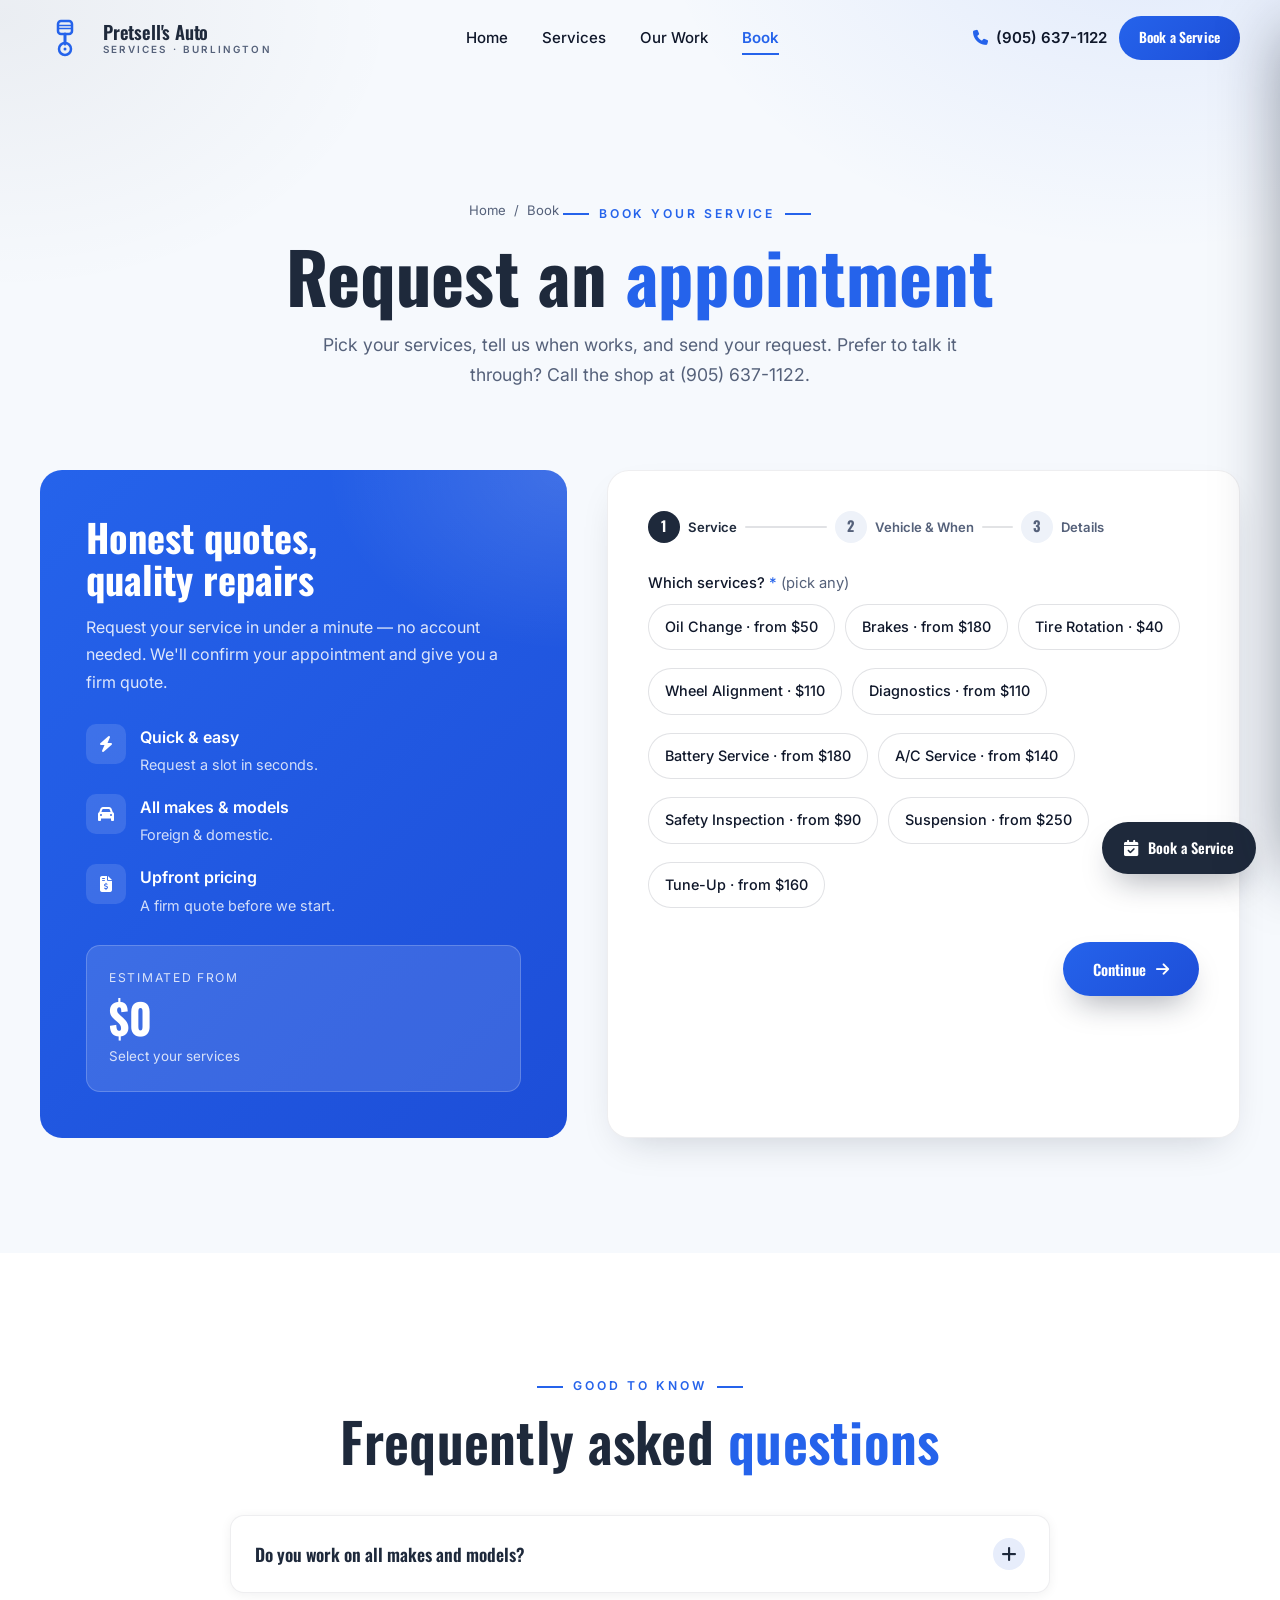
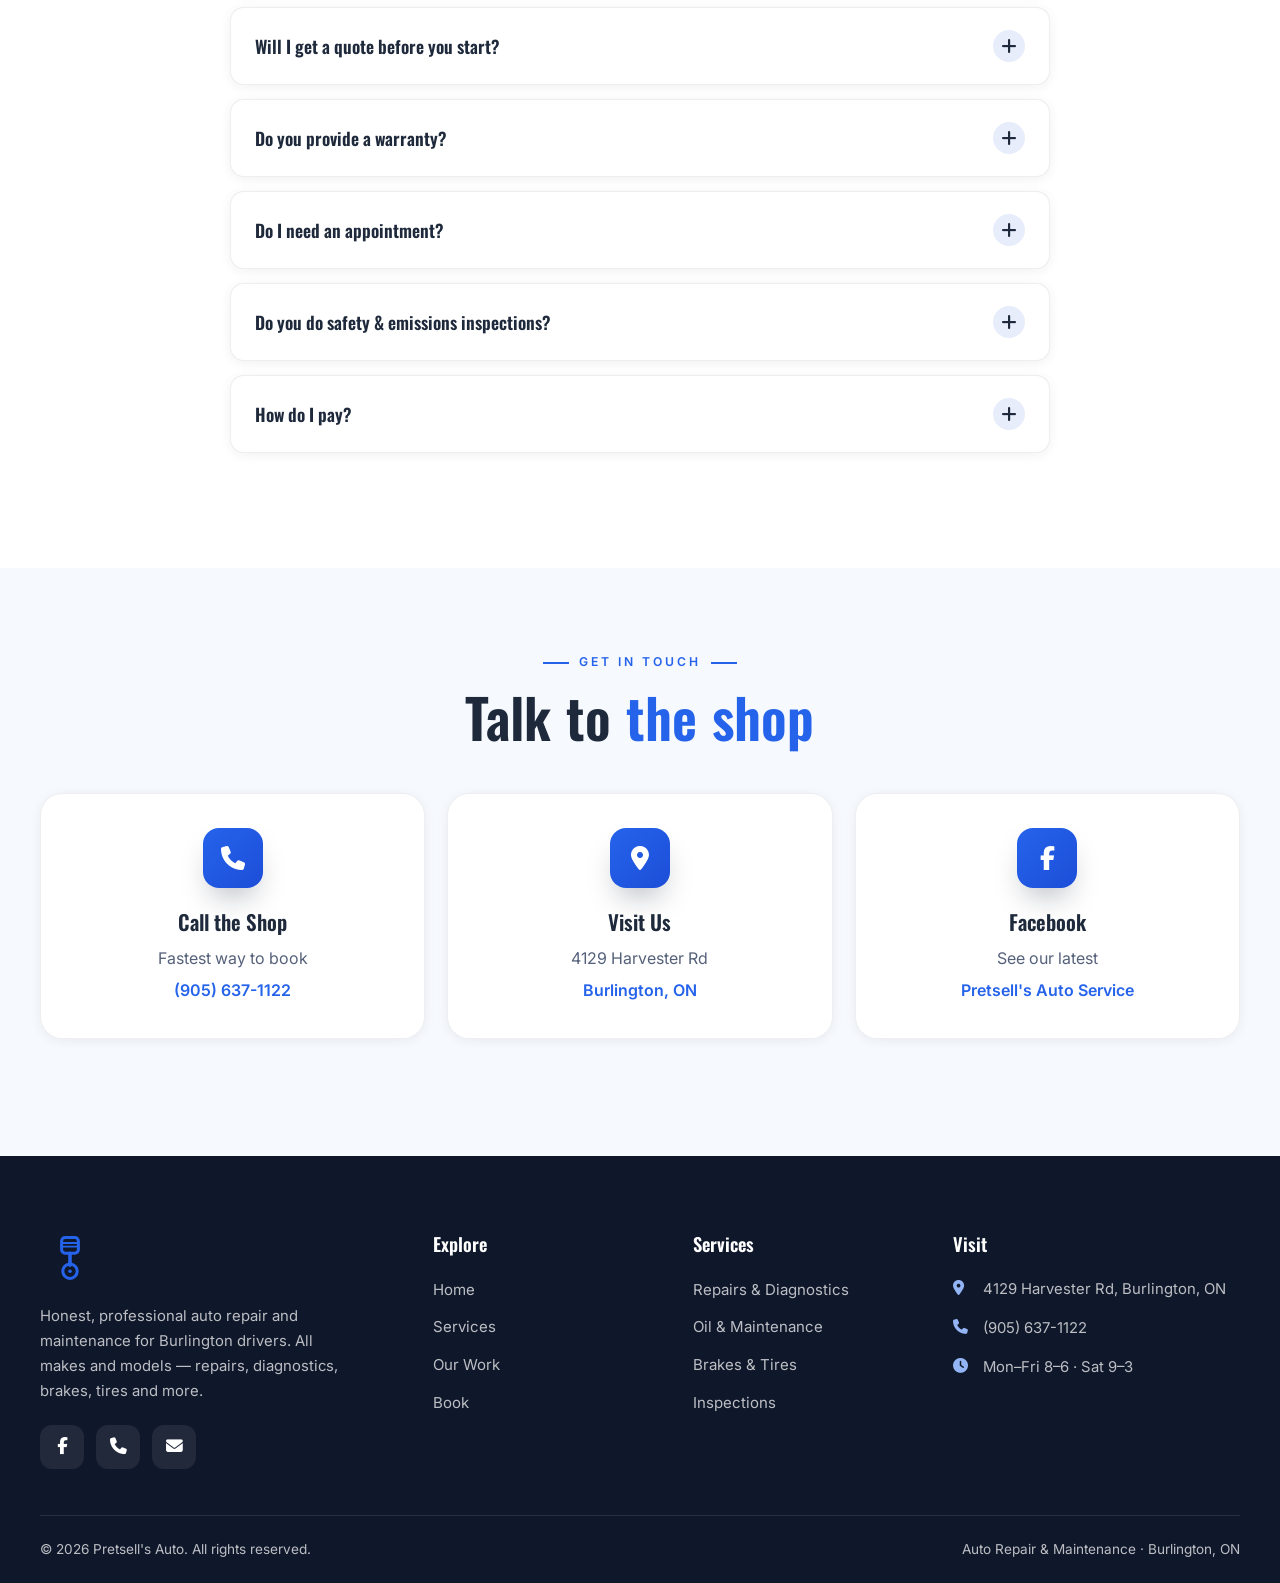
==== commit 86e9729e: "New logo: distinctive SVG mark (logo-generator skill) + matching favicon" ====
--- a/book.html
+++ b/book.html
@@ -35,7 +35,7 @@
   <header class="site-header" id="header">
     <div class="container nav">
       <a href="index.html" class="brand" aria-label="Pretsell's Auto home">
-        <img src="assets/logo-mark.png" alt="Pretsell's Auto" class="brand-logo" />
+        <img src="assets/logo-mark.svg" alt="Pretsell's Auto" class="brand-logo" />
         <span class="brand-name"><b>Pretsell's Auto</b><small>Services · Burlington</small></span>
       </a>
       <nav class="nav-links" aria-label="Primary">
@@ -56,7 +56,7 @@
   <div class="scrim" id="scrim"></div>
   <aside class="mobile-drawer" id="drawer" aria-label="Mobile menu">
     <div class="drawer-head">
-      <img src="assets/logo-mark.png" alt="Pretsell's Auto" style="height:44px;border-radius:10px" />
+      <img src="assets/logo-mark.svg" alt="Pretsell's Auto" style="height:44px;border-radius:10px" />
       <button class="drawer-close" id="drawerClose" aria-label="Close menu"><i class="fa-solid fa-xmark"></i></button>
     </div>
     <nav>
@@ -243,7 +243,7 @@
     <div class="container">
       <div class="footer-top">
         <div class="footer-brand">
-          <img src="assets/logo-mark.png" alt="Pretsell's Auto" class="brand-logo-f" />
+          <img src="assets/logo-mark.svg" alt="Pretsell's Auto" class="brand-logo-f" />
           <p>Honest, professional auto repair and maintenance for Burlington drivers. All makes and models — repairs, diagnostics, brakes, tires and more.</p>
           <div class="footer-social">
             <a href="https://www.facebook.com/PretsellsAutoService/" target="_blank" rel="noopener" aria-label="Facebook"><i class="fa-brands fa-facebook-f"></i></a>
--- a/css/styles.css
+++ b/css/styles.css
@@ -472,3 +472,6 @@
 @media (prefers-reduced-motion: reduce){
   .ambient-gear, .ambient-blob, .hero-tag { animation: none; }
 }
+
+/* flat SVG logo mark */
+.brand-logo{box-shadow:none!important;border-radius:0!important;}
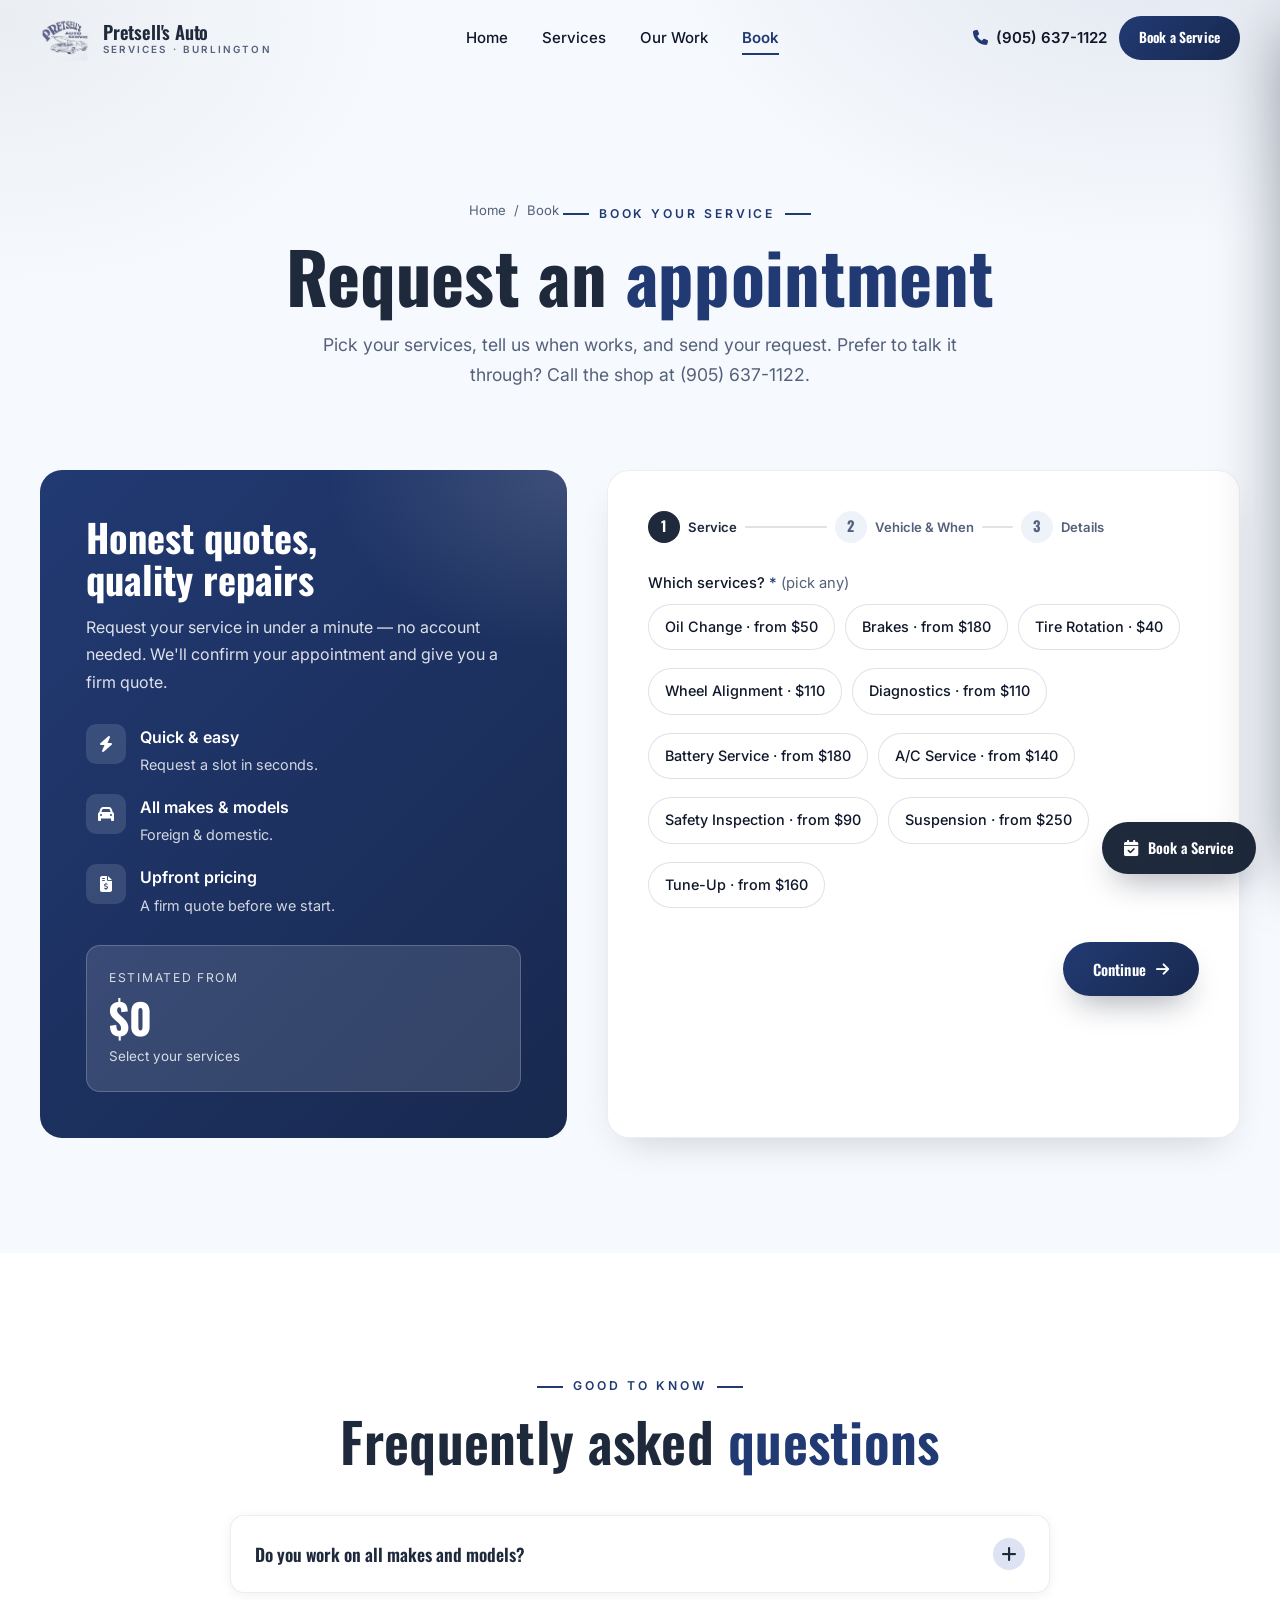
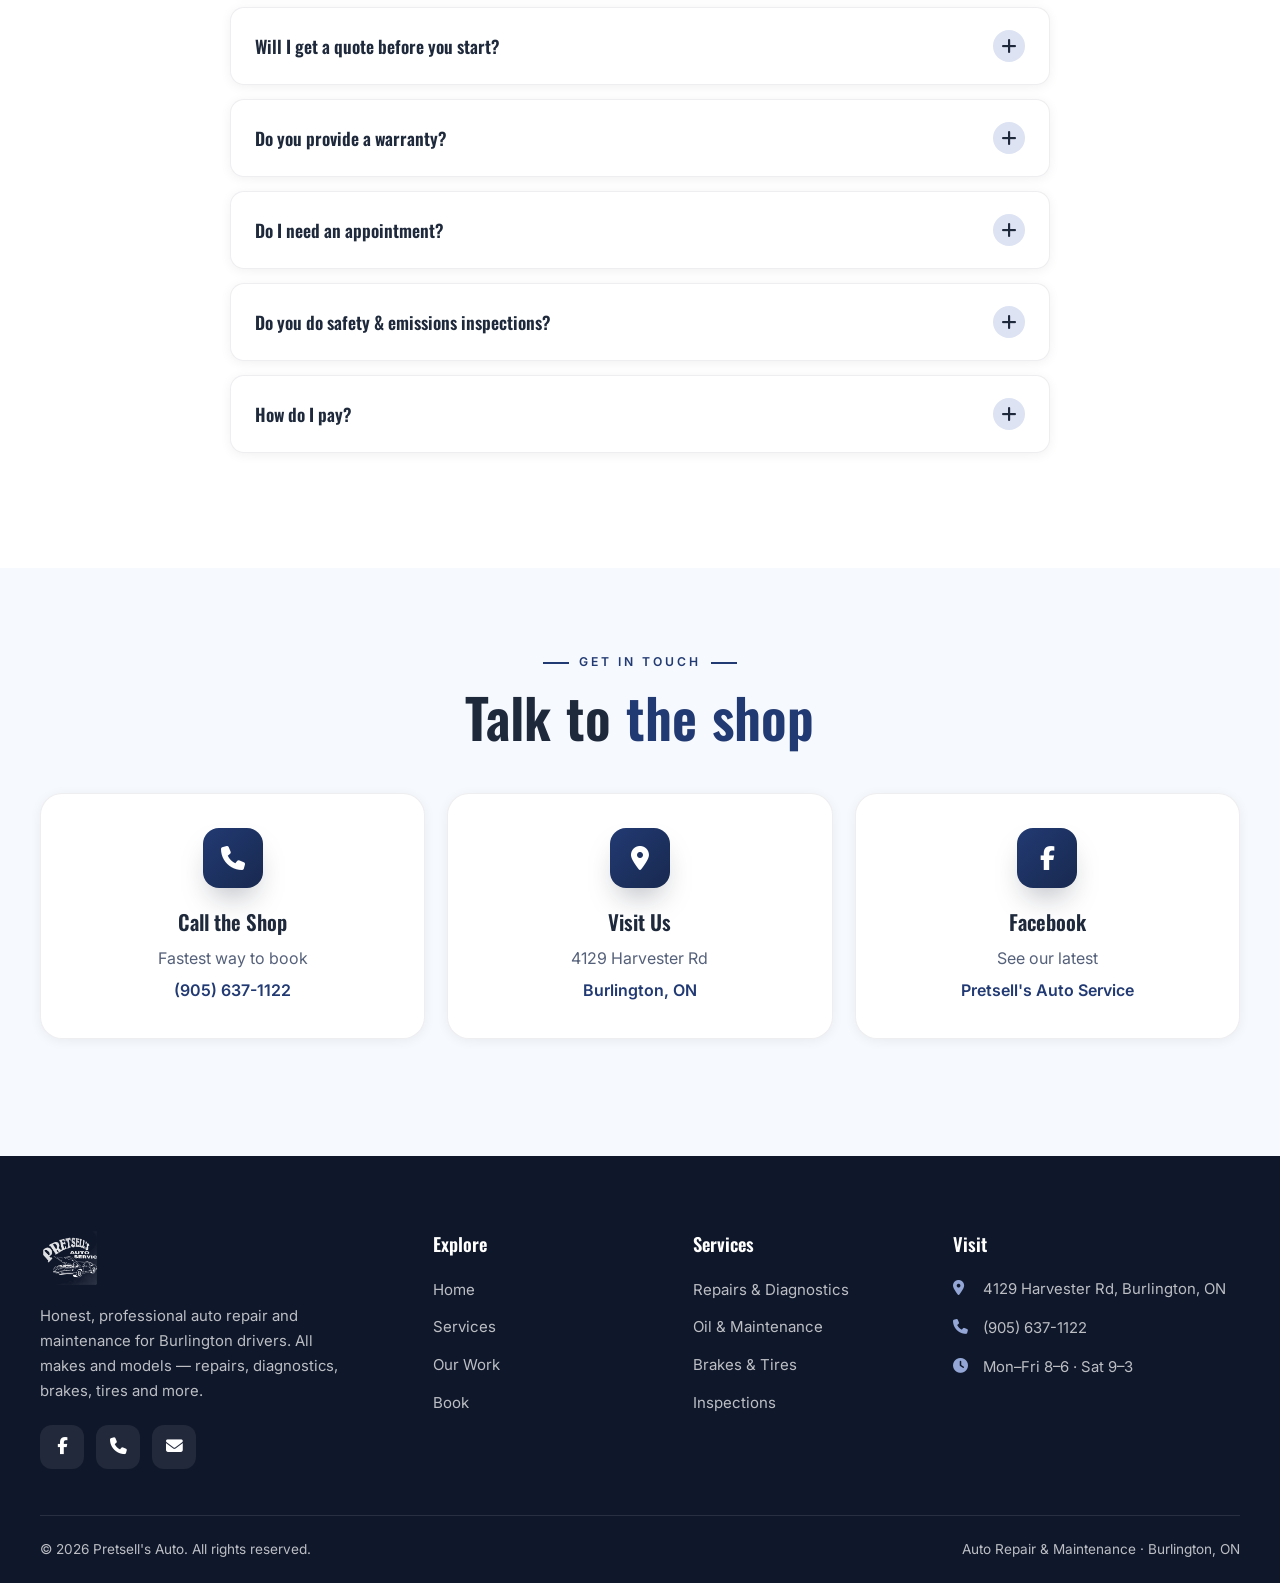
==== commit 6af751ad: "Per-client theme: distinct palette (+ real logo where the shop has one)" ====
--- a/book.html
+++ b/book.html
@@ -5,7 +5,7 @@
   <meta name="viewport" content="width=device-width, initial-scale=1.0" />
   <title>Book a Service | Pretsell's Auto — Burlington, ON</title>
   <meta name="description" content="Book a service at Pretsell's Auto in Burlington, ON. Choose your services, tell us when, and request your appointment — oil changes, brakes, diagnostics, tires and more. All makes & models." />
-  <meta name="theme-color" content="#2563EB" />
+  <meta name="theme-color" content="#223A73" />
   <meta property="og:title" content="Book a Service | Pretsell's Auto" />
   <meta property="og:description" content="Request your appointment in seconds — or call (905) 637-1122 for an honest quote." />
 
@@ -35,7 +35,7 @@
   <header class="site-header" id="header">
     <div class="container nav">
       <a href="index.html" class="brand" aria-label="Pretsell's Auto home">
-        <img src="assets/logo-mark.svg" alt="Pretsell's Auto" class="brand-logo" />
+        <img src="assets/logo-mark.png" alt="Pretsell's Auto" class="brand-logo" />
         <span class="brand-name"><b>Pretsell's Auto</b><small>Services · Burlington</small></span>
       </a>
       <nav class="nav-links" aria-label="Primary">
@@ -56,7 +56,7 @@
   <div class="scrim" id="scrim"></div>
   <aside class="mobile-drawer" id="drawer" aria-label="Mobile menu">
     <div class="drawer-head">
-      <img src="assets/logo-mark.svg" alt="Pretsell's Auto" style="height:44px;border-radius:10px" />
+      <img src="assets/logo-mark.png" alt="Pretsell's Auto" style="height:44px;border-radius:10px" />
       <button class="drawer-close" id="drawerClose" aria-label="Close menu"><i class="fa-solid fa-xmark"></i></button>
     </div>
     <nav>
@@ -243,7 +243,7 @@
     <div class="container">
       <div class="footer-top">
         <div class="footer-brand">
-          <img src="assets/logo-mark.svg" alt="Pretsell's Auto" class="brand-logo-f" />
+          <img src="assets/logo-mark.png" alt="Pretsell's Auto" class="brand-logo-f" />
           <p>Honest, professional auto repair and maintenance for Burlington drivers. All makes and models — repairs, diagnostics, brakes, tires and more.</p>
           <div class="footer-social">
             <a href="https://www.facebook.com/PretsellsAutoService/" target="_blank" rel="noopener" aria-label="Facebook"><i class="fa-brands fa-facebook-f"></i></a>
--- a/css/styles.css
+++ b/css/styles.css
@@ -13,9 +13,9 @@
 
   --navy: #1E293B;
   --navy-deep: #0F172A;
-  --navy-bright: #2563EB;
-  --navy-soft: #E7EDFB;
-  --navy-grad: linear-gradient(135deg, #2563EB, #1D4ED8);
+  --navy-bright: #223A73;
+  --navy-soft: #DDE3F3;
+  --navy-grad: linear-gradient(135deg, #223A73, #18294F);
 
   --accent: #D97706; /* subtle brass for stars/premium touches */
 
@@ -53,7 +53,7 @@
 body::before {
   content: ""; position: fixed; inset: 0; z-index: -2;
   background:
-    radial-gradient(900px 620px at 90% -10%, rgba(37,99,235,0.10), transparent 55%),
+    radial-gradient(900px 620px at 90% -10%, rgba(34,58,115,0.10), transparent 55%),
     radial-gradient(720px 500px at 0% 2%, rgba(15,23,42,0.05), transparent 55%),
     var(--bg);
 }
@@ -131,8 +131,8 @@
 .hero { position: relative; padding: clamp(130px, 16vw, 186px) 0 clamp(60px, 8vw, 96px); overflow: hidden; }
 .hero-grid { display: grid; grid-template-columns: 1.08fr 0.92fr; gap: 46px; align-items: center; }
 .hero-badge { display: inline-flex; align-items: center; gap: 10px; padding: 8px 16px; background: var(--surface); border: 1px solid var(--line); border-radius: 100px; font-size: 0.78rem; font-weight: 600; letter-spacing: 0.06em; color: var(--navy); box-shadow: var(--shadow-sm); }
-.hero-badge .dot { width: 8px; height: 8px; border-radius: 50%; background: var(--navy-bright); box-shadow: 0 0 0 4px rgba(37,99,235,0.18); animation: pulse 2s infinite; }
-@keyframes pulse { 0%,100% { box-shadow: 0 0 0 4px rgba(37,99,235,0.2); } 50% { box-shadow: 0 0 0 8px rgba(37,99,235,0); } }
+.hero-badge .dot { width: 8px; height: 8px; border-radius: 50%; background: var(--navy-bright); box-shadow: 0 0 0 4px rgba(34,58,115,0.18); animation: pulse 2s infinite; }
+@keyframes pulse { 0%,100% { box-shadow: 0 0 0 4px rgba(34,58,115,0.2); } 50% { box-shadow: 0 0 0 8px rgba(34,58,115,0); } }
 .hero-title { font-family: var(--font-display); font-weight: 700; color: var(--navy); font-size: clamp(2.8rem, 6.4vw, 5rem); line-height: 1.02; letter-spacing: -0.02em; margin: 22px 0 0; }
 .hero-title em { font-style: normal; color: var(--navy-bright); }
 .hero-sub { margin-top: 22px; max-width: 52ch; font-size: 1.12rem; color: var(--ink-soft); }
@@ -143,7 +143,7 @@
 .hero-meta .divider { width: 1px; height: 40px; background: var(--line); }
 
 .hero-visual { position: relative; display: grid; place-items: center; min-height: 460px; }
-.hero-visual::before { content: ""; position: absolute; width: 74%; height: 74%; border-radius: 50%; background: radial-gradient(circle, rgba(37,99,235,0.16), transparent 66%); filter: blur(50px); }
+.hero-visual::before { content: ""; position: absolute; width: 74%; height: 74%; border-radius: 50%; background: radial-gradient(circle, rgba(34,58,115,0.16), transparent 66%); filter: blur(50px); }
 .hero-photo-wrap { position: relative; width: min(420px, 100%); }
 .hero-photo { position: relative; border-radius: 22px; overflow: hidden; border: 6px solid #fff; box-shadow: var(--shadow-lg); aspect-ratio: 4 / 5; }
 .hero-photo img { width: 100%; height: 100%; object-fit: cover; }
@@ -284,7 +284,7 @@
 .footer-links a:hover { color: #fff; padding-left: 5px; }
 .footer-contact { display: grid; gap: 14px; font-size: 0.93rem; }
 .footer-contact a, .footer-contact span { display: flex; gap: 12px; align-items: flex-start; }
-.footer-contact i { color: #93B4F5; width: 18px; margin-top: 4px; }
+.footer-contact i { color: #93A6D6; width: 18px; margin-top: 4px; }
 .footer-social { display: flex; gap: 12px; margin-top: 20px; }
 .footer-social a { width: 44px; height: 44px; border-radius: 12px; background: rgba(255,255,255,0.08); display: grid; place-items: center; color: #fff; font-size: 1.05rem; transition: background 0.3s, transform 0.3s; }
 .footer-social a:hover { background: var(--navy-bright); transform: translateY(-4px); }
@@ -299,9 +299,9 @@
 .to-top { position: fixed; bottom: 26px; left: 24px; z-index: 90; width: 50px; height: 50px; border-radius: 50%; background: #fff; border: 1px solid var(--line); color: var(--navy); display: grid; place-items: center; font-size: 1.05rem; box-shadow: var(--shadow-sm); opacity: 0; visibility: hidden; transform: translateY(14px); transition: opacity 0.35s, transform 0.35s, visibility 0.35s; }
 .to-top.show { opacity: 1; visibility: visible; transform: translateY(0); }
 .toast-wrap { position: fixed; bottom: 26px; left: 50%; transform: translateX(-50%); z-index: 400; display: grid; gap: 10px; width: min(92vw, 400px); }
-.toast { background: var(--navy); color: #fff; padding: 15px 18px; border-radius: 12px; display: flex; align-items: center; gap: 12px; box-shadow: var(--shadow-lg); transform: translateY(20px); opacity: 0; transition: transform 0.4s var(--ease), opacity 0.4s; border-left: 3px solid #93B4F5; }
+.toast { background: var(--navy); color: #fff; padding: 15px 18px; border-radius: 12px; display: flex; align-items: center; gap: 12px; box-shadow: var(--shadow-lg); transform: translateY(20px); opacity: 0; transition: transform 0.4s var(--ease), opacity 0.4s; border-left: 3px solid #93A6D6; }
 .toast.show { transform: translateY(0); opacity: 1; }
-.toast i { color: #93B4F5; font-size: 1.15rem; }
+.toast i { color: #93A6D6; font-size: 1.15rem; }
 
 /* ============ PAGE HERO ============ */
 .page-hero { padding: clamp(140px, 15vw, 190px) 0 clamp(40px, 5vw, 64px); text-align: center; position: relative; overflow: hidden; }
@@ -344,7 +344,7 @@
 .field label .req { color: var(--navy-bright); }
 .field input, .field textarea, .field select { width: 100%; padding: 13px 15px; border-radius: 10px; border: 1.5px solid var(--line); background: #fff; color: var(--ink); transition: border 0.25s, box-shadow 0.25s; }
 .field input::placeholder, .field textarea::placeholder { color: #94A3B8; }
-.field input:focus, .field textarea:focus, .field select:focus { outline: none; border-color: var(--navy-bright); box-shadow: 0 0 0 4px rgba(37,99,235,0.12); }
+.field input:focus, .field textarea:focus, .field select:focus { outline: none; border-color: var(--navy-bright); box-shadow: 0 0 0 4px rgba(34,58,115,0.12); }
 .field textarea { resize: vertical; min-height: 90px; }
 .field-row { display: grid; grid-template-columns: 1fr 1fr; gap: 16px; }
 .hp { position: absolute; left: -9999px; opacity: 0; height: 0; }
@@ -353,7 +353,7 @@
 .chip-opt input { position: absolute; opacity: 0; inset: 0; cursor: pointer; }
 .chip-opt span { display: inline-flex; align-items: center; gap: 8px; padding: 10px 16px; border-radius: 100px; border: 1.5px solid var(--line); background: #fff; color: var(--ink); font-weight: 500; font-size: 0.9rem; transition: all 0.25s; cursor: pointer; }
 .chip-opt input:checked + span { background: var(--navy); color: #fff; border-color: var(--navy); }
-.chip-opt input:focus-visible + span { box-shadow: 0 0 0 4px rgba(37,99,235,0.2); }
+.chip-opt input:focus-visible + span { box-shadow: 0 0 0 4px rgba(34,58,115,0.2); }
 .form-nav { display: flex; justify-content: space-between; gap: 12px; margin-top: 26px; }
 .form-nav .btn--ghost.hidden { visibility: hidden; }
 .form-success { display: none; text-align: center; padding: 20px 10px; animation: fade 0.5s var(--ease); }
@@ -426,9 +426,9 @@
 /* ===== BAJE AUTO — theme overrides + Motion layer ===== */
 :root { --font-display: "Oswald", system-ui, sans-serif; }
 .hero-title, .section-title, .page-hero h1 { letter-spacing: 0.005em; }
-.btn { --bg: linear-gradient(135deg, #2563EB, #1D4ED8); --fg: #fff; }
+.btn { --bg: linear-gradient(135deg, #223A73, #18294F); --fg: #fff; }
 .btn--ghost { --bg: transparent; --fg: var(--navy); }
-.btn--white { --bg: #fff; --fg: #1D4ED8; }
+.btn--white { --bg: #fff; --fg: #18294F; }
 .brand-logo { border-radius: 12px; height: 50px; box-shadow: var(--shadow-sm); }
 .footer-brand .brand-logo-f { border-radius: 12px; height: 60px; }
 .marquee { background: #0F172A; }
@@ -447,9 +447,9 @@
 .hero-bg { position: absolute; inset: 0; z-index: 0; overflow: hidden; pointer-events: none; }
 .hero > .container.hero-grid { position: relative; z-index: 1; }
 .ambient-blob { position: absolute; border-radius: 50%; filter: blur(50px); will-change: transform; animation: ambBlob 16s ease-in-out infinite; }
-.ambient-blob.b1 { width: 460px; height: 460px; top: -90px; left: -50px; background: radial-gradient(circle, rgba(37,99,235,0.7), transparent 70%); opacity: 0.55; }
+.ambient-blob.b1 { width: 460px; height: 460px; top: -90px; left: -50px; background: radial-gradient(circle, rgba(34,58,115,0.7), transparent 70%); opacity: 0.55; }
 .ambient-blob.b2 { width: 400px; height: 400px; bottom: -110px; right: -30px; background: radial-gradient(circle, rgba(217,119,6,0.6), transparent 70%); opacity: 0.45; animation-duration: 20s; animation-delay: -5s; }
-.ambient-blob.b3 { width: 430px; height: 430px; bottom: -30px; left: 30%; background: radial-gradient(circle, rgba(96,165,250,0.7), transparent 70%); opacity: 0.42; animation-duration: 24s; animation-delay: -9s; }
+.ambient-blob.b3 { width: 430px; height: 430px; bottom: -30px; left: 30%; background: radial-gradient(circle, rgba(147,166,214,0.7), transparent 70%); opacity: 0.42; animation-duration: 24s; animation-delay: -9s; }
 .ambient-gear { position: absolute; will-change: transform; }
 .ambient-gear.g1 { width: 300px; top: -64px; left: 30%; opacity: 0.12; animation: ambSpin 20s linear infinite; }
 .ambient-gear.g2 { width: 156px; bottom: -40px; left: 3%; opacity: 0.14; animation: ambSpinRev 14s linear infinite; }
@@ -475,3 +475,6 @@
 
 /* flat SVG logo mark */
 .brand-logo{box-shadow:none!important;border-radius:0!important;}
+
+/* real-logo tweaks */
+.footer-brand .brand-logo-f{filter:brightness(0) invert(1);}
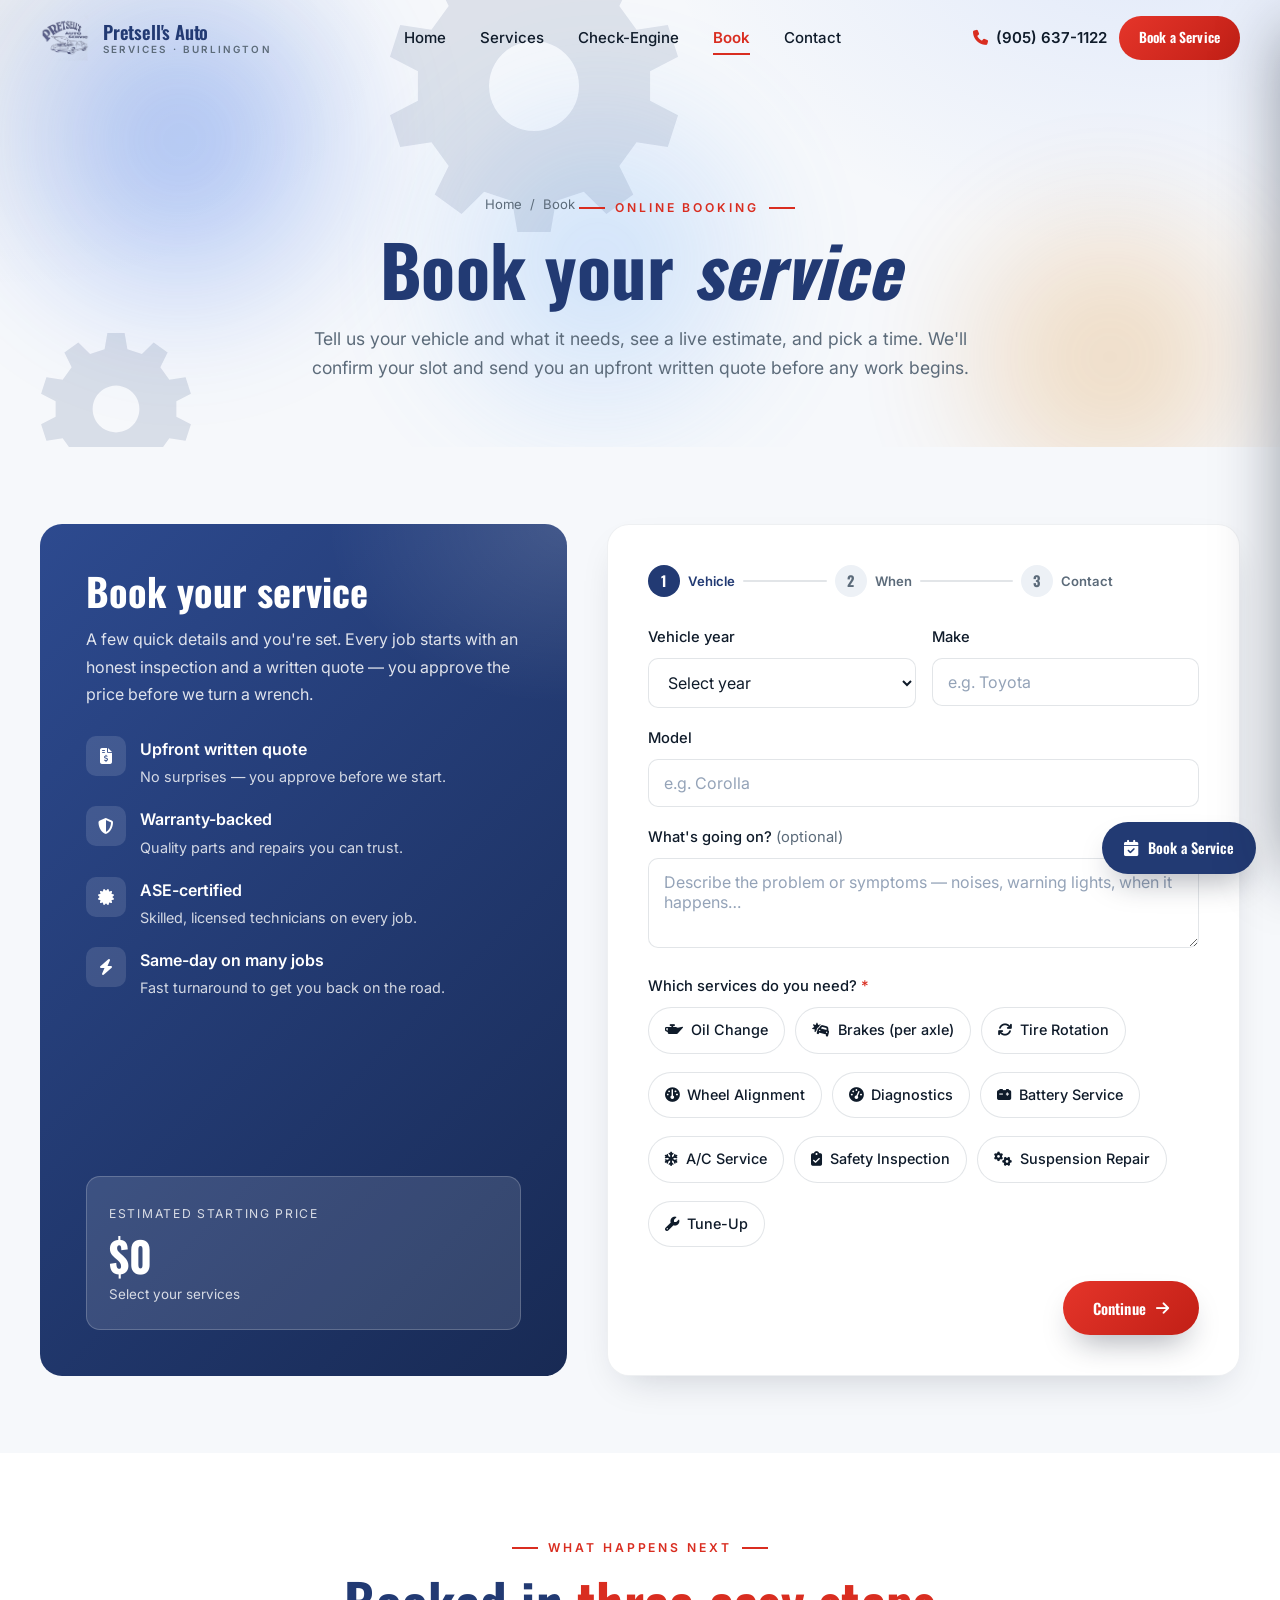
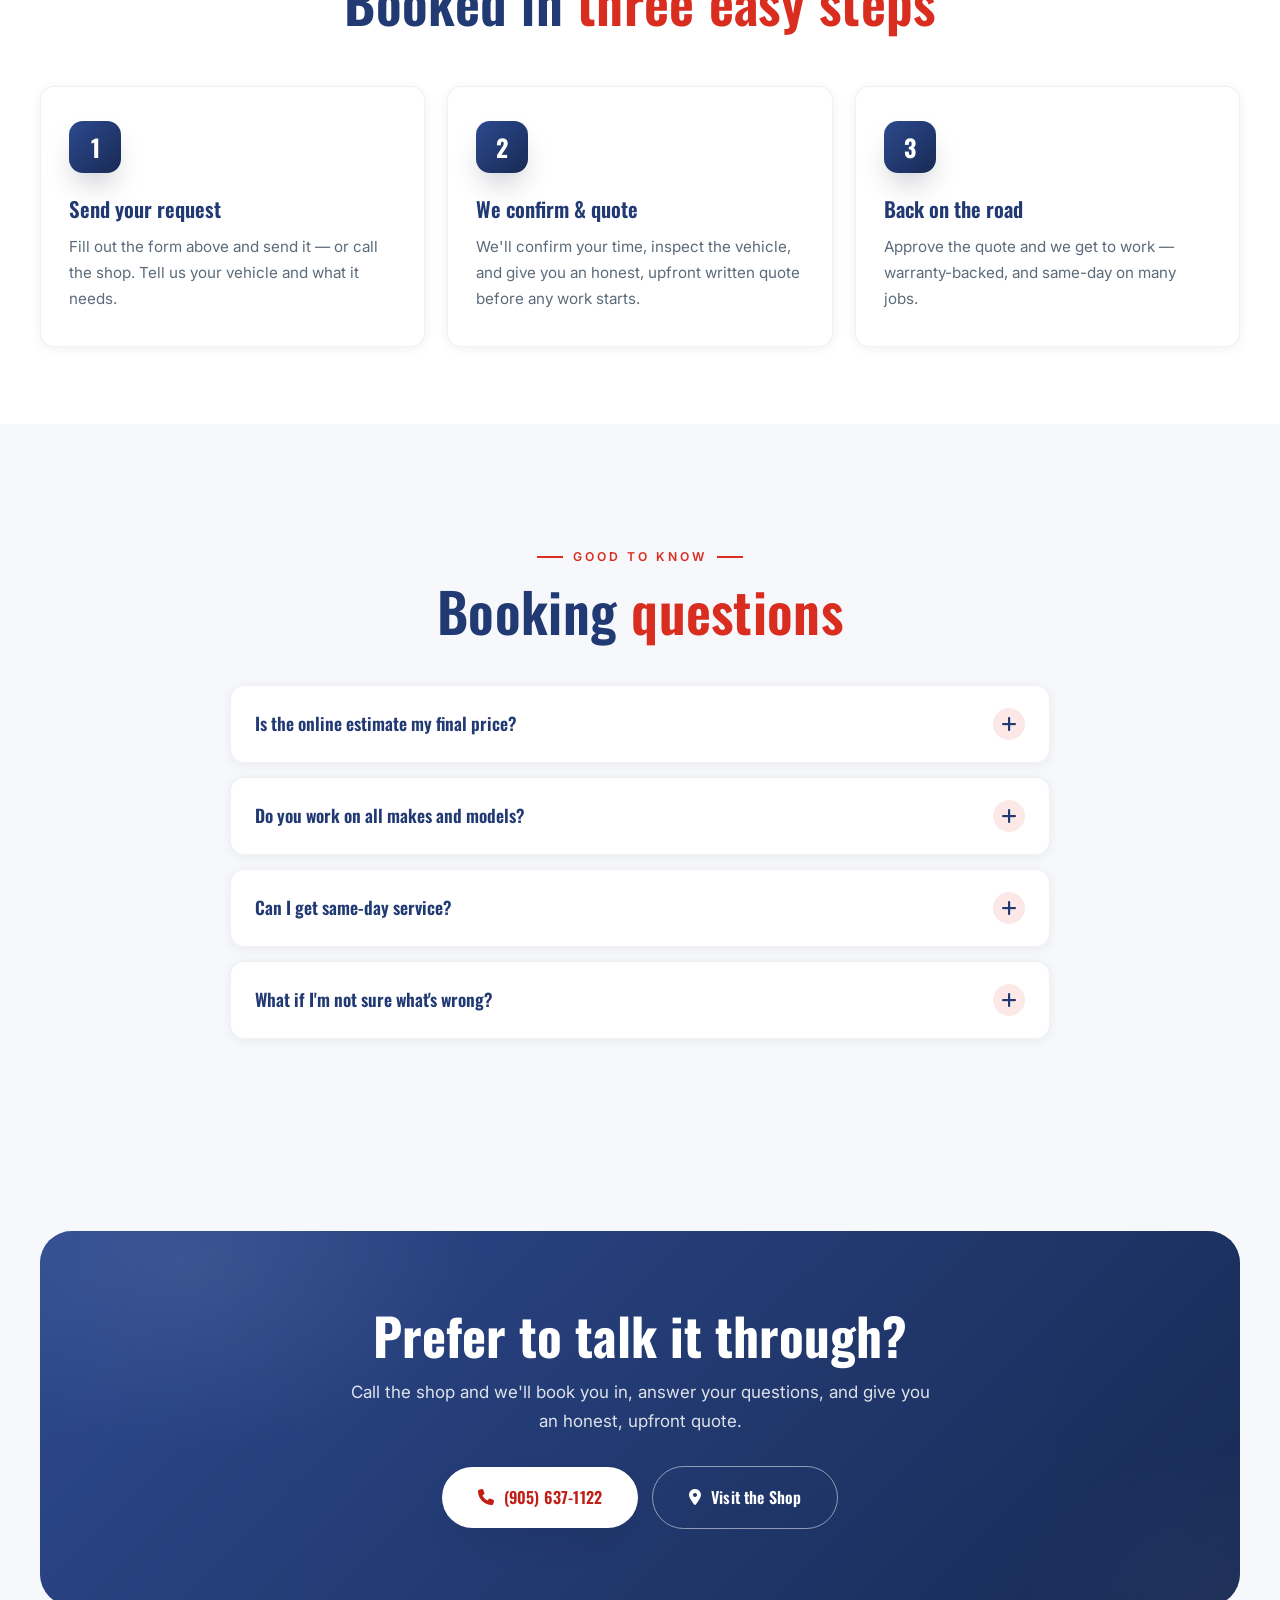
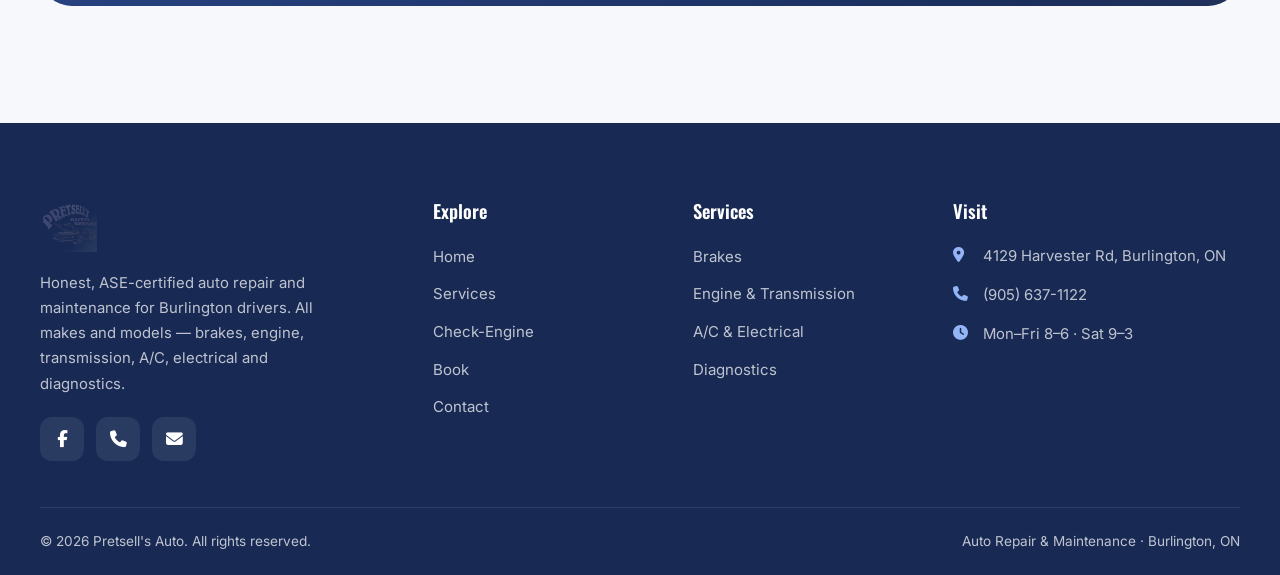
==== commit 1d315fcb: "Rebuild to new template spec: 5-page core set, real branding + logo, category-specific content" ====
--- a/book.html
+++ b/book.html
@@ -3,11 +3,13 @@
 <head>
   <meta charset="UTF-8" />
   <meta name="viewport" content="width=device-width, initial-scale=1.0" />
-  <title>Book a Service | Pretsell's Auto — Burlington, ON</title>
-  <meta name="description" content="Book a service at Pretsell's Auto in Burlington, ON. Choose your services, tell us when, and request your appointment — oil changes, brakes, diagnostics, tires and more. All makes & models." />
+  <title>Book a Service | Pretsell's Auto · Burlington, ON</title>
+  <meta name="description" content="Book your auto service online at Pretsell's Auto in Burlington, ON. Tell us your vehicle and service, get a live estimate, and pick a time. Upfront written quotes, warranty-backed, ASE-certified. Call (905) 637-1122." />
   <meta name="theme-color" content="#223A73" />
-  <meta property="og:title" content="Book a Service | Pretsell's Auto" />
-  <meta property="og:description" content="Request your appointment in seconds — or call (905) 637-1122 for an honest quote." />
+  <meta property="og:type" content="website" />
+  <meta property="og:site_name" content="Pretsell's Auto" />
+  <meta property="og:title" content="Book a Service | Pretsell's Auto · Burlington, ON" />
+  <meta property="og:description" content="Book your auto repair or maintenance online — live estimate, upfront written quote, warranty-backed work. All makes & models." />
 
   <link rel="icon" type="image/svg+xml" href="assets/favicon.svg" />
   <link rel="preconnect" href="https://fonts.googleapis.com" />
@@ -19,13 +21,16 @@
   <script type="application/ld+json">
   {
     "@context": "https://schema.org",
-    "@type": "FAQPage",
-    "mainEntity": [
-      { "@type": "Question", "name": "Do you work on all makes and models?", "acceptedAnswer": { "@type": "Answer", "text": "Yes — foreign and domestic, cars, SUVs and light trucks." } },
-      { "@type": "Question", "name": "Will I get a quote before you start?", "acceptedAnswer": { "@type": "Answer", "text": "Always. We diagnose first and give you a firm, upfront quote before any work begins." } },
-      { "@type": "Question", "name": "Do you provide a warranty?", "acceptedAnswer": { "@type": "Answer", "text": "Yes — our repairs are backed by a workmanship warranty. Ask us for the details on your service." } },
-      { "@type": "Question", "name": "Where are you located?", "acceptedAnswer": { "@type": "Answer", "text": "4129 Harvester Rd, Burlington, ON L7L 5M3. Call us at (905) 637-1122." } }
-    ]
+    "@type": "AutoRepair",
+    "name": "Pretsell's Auto",
+    "description": "Honest, ASE-certified auto repair and maintenance in Burlington — brakes, engine, transmission, A/C, electrical, diagnostics, oil and tires. All makes & models, warranty-backed.",
+    "priceRange": "$$",
+    "telephone": "+1-905-637-1122",
+    "email": "info@pretsellsauto.ca",
+    "address": { "@type": "PostalAddress", "streetAddress": "4129 Harvester Rd", "addressLocality": "Burlington", "addressRegion": "ON", "postalCode": "L7L 5M3", "addressCountry": "CA" },
+    "areaServed": "Burlington",
+    "openingHours": ["Mo-Fr 08:00-18:00", "Sa 09:00-15:00"],
+    "sameAs": ["https://www.facebook.com/PretsellsAutoService/"]
   }
   </script>
 </head>
@@ -41,12 +46,13 @@
       <nav class="nav-links" aria-label="Primary">
         <a href="index.html">Home</a>
         <a href="services.html">Services</a>
-        <a href="index.html#gallery">Our Work</a>
+        <a href="diagnostics.html">Check-Engine</a>
         <a href="book.html" class="active">Book</a>
+        <a href="contact.html">Contact</a>
       </nav>
       <div class="nav-actions">
         <a href="tel:+19056371122" class="nav-phone"><i class="fa-solid fa-phone"></i> (905) 637-1122</a>
-        <a href="#quote" class="btn btn--sm">Book a Service</a>
+        <a href="book.html#quote" class="btn btn--sm">Book a Service</a>
         <button class="menu-toggle" id="menuToggle" aria-label="Open menu"><i class="fa-solid fa-bars"></i></button>
       </div>
     </div>
@@ -56,184 +62,258 @@
   <div class="scrim" id="scrim"></div>
   <aside class="mobile-drawer" id="drawer" aria-label="Mobile menu">
     <div class="drawer-head">
-      <img src="assets/logo-mark.png" alt="Pretsell's Auto" style="height:44px;border-radius:10px" />
+      <img src="assets/logo-mark.png" alt="Pretsell's Auto" style="height:44px" />
       <button class="drawer-close" id="drawerClose" aria-label="Close menu"><i class="fa-solid fa-xmark"></i></button>
     </div>
     <nav>
       <a href="index.html">Home <i class="fa-solid fa-chevron-right"></i></a>
       <a href="services.html">Services <i class="fa-solid fa-chevron-right"></i></a>
-      <a href="index.html#gallery">Our Work <i class="fa-solid fa-chevron-right"></i></a>
+      <a href="diagnostics.html">Check-Engine Light <i class="fa-solid fa-chevron-right"></i></a>
       <a href="book.html" class="active">Book <i class="fa-solid fa-chevron-right"></i></a>
+      <a href="contact.html">Contact <i class="fa-solid fa-chevron-right"></i></a>
     </nav>
     <div class="drawer-cta">
-      <a href="#quote" class="btn btn--block">Book a Service</a>
-      <a href="tel:+19056371122" class="btn btn--ghost btn--block"><i class="fa-solid fa-phone"></i> Call the Shop</a>
+      <a href="book.html#quote" class="btn btn--block">Book a Service</a>
+      <a href="tel:+19056371122" class="btn btn--navy btn--block"><i class="fa-solid fa-phone"></i> Call the Shop</a>
     </div>
     <div class="drawer-contact">
       <a href="tel:+19056371122"><i class="fa-solid fa-phone"></i> (905) 637-1122</a>
-      <span><i class="fa-solid fa-location-dot"></i> 4129 Harvester Rd, Burlington</span>
+      <span><i class="fa-solid fa-location-dot"></i> 4129 Harvester Rd, Burlington, ON</span>
     </div>
   </aside>
 
   <!-- ============ PAGE HERO ============ -->
   <section class="page-hero">
-    <div class="container">
-      <div class="breadcrumbs reveal"><a href="index.html">Home</a> <span>/</span> <span>Book</span></div>
-      <span class="eyebrow eyebrow--center reveal d1" style="margin-top:14px">Book Your Service</span>
-      <h1 class="reveal d1">Request an <span class="text-accent">appointment</span></h1>
-      <p class="reveal d2">Pick your services, tell us when works, and send your request. Prefer to talk it through? Call the shop at (905) 637-1122.</p>
+    <div class="hero-bg" aria-hidden="true">
+      <span class="ambient-blob b1"></span>
+      <span class="ambient-blob b2"></span>
+      <span class="ambient-blob b3"></span>
+      <img class="ambient-gear g1" src="assets/gear.svg" alt="" />
+      <img class="ambient-gear g2" src="assets/gear.svg" alt="" />
+    </div>
+    <div class="container">
+      <nav class="breadcrumbs reveal" aria-label="Breadcrumb">
+        <a href="index.html">Home</a> <span>/</span> <span>Book</span>
+      </nav>
+      <span class="eyebrow eyebrow--center reveal">Online Booking</span>
+      <h1 class="reveal d1">Book your <em>service</em></h1>
+      <p class="reveal d2">Tell us your vehicle and what it needs, see a live estimate, and pick a time. We'll confirm your slot and send you an upfront written quote before any work begins.</p>
     </div>
   </section>
 
   <!-- ============ BOOKING FORM ============ -->
-  <section class="section" id="quote" style="padding-top:16px">
+  <section class="section section--tight" id="quote">
     <div class="container">
       <div class="quote-wrap">
+
+        <!-- LEFT — pitch + live estimate -->
         <div class="quote-side reveal">
-          <h2>Honest quotes,<br/>quality repairs</h2>
-          <p>Request your service in under a minute — no account needed. We'll confirm your appointment and give you a firm quote.</p>
+          <h2>Book your service</h2>
+          <p>A few quick details and you're set. Every job starts with an honest inspection and a written quote — you approve the price before we turn a wrench.</p>
           <div class="quote-benefits">
-            <div class="quote-benefit"><i class="fa-solid fa-bolt"></i><div><b>Quick &amp; easy</b><span>Request a slot in seconds.</span></div></div>
-            <div class="quote-benefit"><i class="fa-solid fa-car"></i><div><b>All makes &amp; models</b><span>Foreign &amp; domestic.</span></div></div>
-            <div class="quote-benefit"><i class="fa-solid fa-file-invoice-dollar"></i><div><b>Upfront pricing</b><span>A firm quote before we start.</span></div></div>
+            <div class="quote-benefit"><i class="fa-solid fa-file-invoice-dollar"></i><div><b>Upfront written quote</b><span>No surprises — you approve before we start.</span></div></div>
+            <div class="quote-benefit"><i class="fa-solid fa-shield-halved"></i><div><b>Warranty-backed</b><span>Quality parts and repairs you can trust.</span></div></div>
+            <div class="quote-benefit"><i class="fa-solid fa-certificate"></i><div><b>ASE-certified</b><span>Skilled, licensed technicians on every job.</span></div></div>
+            <div class="quote-benefit"><i class="fa-solid fa-bolt"></i><div><b>Same-day on many jobs</b><span>Fast turnaround to get you back on the road.</span></div></div>
           </div>
           <div class="quote-live">
             <div class="quote-live-card">
-              <div class="label">Estimated from</div>
-              <div class="est" id="estAmount">$0</div>
+              <span class="label">Estimated Starting Price</span>
+              <div class="est"><span id="estAmount">$0</span></div>
               <small id="estMeta">Select your services</small>
             </div>
           </div>
         </div>
 
+        <!-- RIGHT — the multi-step form -->
         <div class="quote-form reveal d1">
           <form id="quoteForm" novalidate>
             <div class="form-body">
+
+              <!-- Stepper -->
               <div class="stepper">
-                <div class="st active"><span class="n">1</span><span class="t">Service</span><span class="bar"></span></div>
-                <div class="st"><span class="n">2</span><span class="t">Vehicle &amp; When</span><span class="bar"></span></div>
-                <div class="st"><span class="n">3</span><span class="t">Details</span></div>
-              </div>
-
-              <!-- STEP 1 -->
+                <div class="st active"><span class="n">1</span><span class="t">Vehicle</span><span class="bar"></span></div>
+                <div class="st"><span class="n">2</span><span class="t">When</span><span class="bar"></span></div>
+                <div class="st"><span class="n">3</span><span class="t">Contact</span></div>
+              </div>
+
+              <!-- STEP 1 — Vehicle & service -->
               <div class="fstep active">
-                <div class="field">
-                  <label>Which services? <span class="req">*</span> <span style="color:var(--ink-soft);font-weight:400">(pick any)</span></label>
+                <div class="field-row">
+                  <div class="field">
+                    <label for="vehYear">Vehicle year</label>
+                    <select id="vehYear" name="vehYear">
+                      <option value="">Select year</option>
+                      <option>2026</option><option>2025</option><option>2024</option><option>2023</option>
+                      <option>2022</option><option>2021</option><option>2020</option><option>2019</option>
+                      <option>2018</option><option>2017</option><option>2016</option><option>2015</option>
+                      <option>2014</option><option>2013</option><option>2012</option><option>2011</option>
+                      <option>2010</option><option>2009</option><option>2008</option><option>2007</option>
+                      <option>2006</option><option>2005</option>
+                      <option value="2004 or older">2004 or older</option>
+                    </select>
+                  </div>
+                  <div class="field">
+                    <label for="vehMake">Make</label>
+                    <input type="text" id="vehMake" name="vehMake" placeholder="e.g. Toyota" />
+                  </div>
+                </div>
+                <div class="field">
+                  <label for="vehModel">Model</label>
+                  <input type="text" id="vehModel" name="vehModel" placeholder="e.g. Corolla" />
+                </div>
+                <div class="field">
+                  <label for="issue">What's going on? <span style="color:var(--ink-soft);font-weight:400">(optional)</span></label>
+                  <textarea id="issue" name="issue" placeholder="Describe the problem or symptoms — noises, warning lights, when it happens…"></textarea>
+                </div>
+                <div class="field">
+                  <label>Which services do you need? <span class="req">*</span></label>
                   <div class="chip-select">
-                    <label class="chip-opt"><input type="checkbox" name="services" value="Oil Change" /><span>Oil Change · from $50</span></label>
-                    <label class="chip-opt"><input type="checkbox" name="services" value="Brakes (per axle)" /><span>Brakes · from $180</span></label>
-                    <label class="chip-opt"><input type="checkbox" name="services" value="Tire Rotation" /><span>Tire Rotation · $40</span></label>
-                    <label class="chip-opt"><input type="checkbox" name="services" value="Wheel Alignment" /><span>Wheel Alignment · $110</span></label>
-                    <label class="chip-opt"><input type="checkbox" name="services" value="Diagnostics" /><span>Diagnostics · from $110</span></label>
-                    <label class="chip-opt"><input type="checkbox" name="services" value="Battery Service" /><span>Battery Service · from $180</span></label>
-                    <label class="chip-opt"><input type="checkbox" name="services" value="A/C Service" /><span>A/C Service · from $140</span></label>
-                    <label class="chip-opt"><input type="checkbox" name="services" value="Safety Inspection" /><span>Safety Inspection · from $90</span></label>
-                    <label class="chip-opt"><input type="checkbox" name="services" value="Suspension Repair" /><span>Suspension · from $250</span></label>
-                    <label class="chip-opt"><input type="checkbox" name="services" value="Tune-Up" /><span>Tune-Up · from $160</span></label>
-                  </div>
-                </div>
-              </div>
-
-              <!-- STEP 2 -->
+                    <label class="chip-opt"><input type="checkbox" name="services" value="Oil Change" /><span><i class="fa-solid fa-oil-can"></i> Oil Change</span></label>
+                    <label class="chip-opt"><input type="checkbox" name="services" value="Brakes (per axle)" /><span><i class="fa-solid fa-car-burst"></i> Brakes (per axle)</span></label>
+                    <label class="chip-opt"><input type="checkbox" name="services" value="Tire Rotation" /><span><i class="fa-solid fa-arrows-rotate"></i> Tire Rotation</span></label>
+                    <label class="chip-opt"><input type="checkbox" name="services" value="Wheel Alignment" /><span><i class="fa-solid fa-gauge"></i> Wheel Alignment</span></label>
+                    <label class="chip-opt"><input type="checkbox" name="services" value="Diagnostics" /><span><i class="fa-solid fa-gauge-high"></i> Diagnostics</span></label>
+                    <label class="chip-opt"><input type="checkbox" name="services" value="Battery Service" /><span><i class="fa-solid fa-car-battery"></i> Battery Service</span></label>
+                    <label class="chip-opt"><input type="checkbox" name="services" value="A/C Service" /><span><i class="fa-solid fa-snowflake"></i> A/C Service</span></label>
+                    <label class="chip-opt"><input type="checkbox" name="services" value="Safety Inspection" /><span><i class="fa-solid fa-clipboard-check"></i> Safety Inspection</span></label>
+                    <label class="chip-opt"><input type="checkbox" name="services" value="Suspension Repair" /><span><i class="fa-solid fa-gears"></i> Suspension Repair</span></label>
+                    <label class="chip-opt"><input type="checkbox" name="services" value="Tune-Up" /><span><i class="fa-solid fa-wrench"></i> Tune-Up</span></label>
+                  </div>
+                </div>
+              </div>
+
+              <!-- STEP 2 — When -->
               <div class="fstep">
                 <div class="field-row">
-                  <div class="field"><label for="vehicle">Vehicle <span style="color:var(--ink-soft);font-weight:400">(year, make, model)</span></label><input type="text" id="vehicle" name="vehicle" placeholder="e.g. 2018 Honda Civic" /></div>
-                  <div class="field"><label for="eventDate">Preferred date</label><input type="date" id="eventDate" name="eventDate" /></div>
-                </div>
-                <div class="field">
-                  <label>Preferred time</label>
+                  <div class="field">
+                    <label for="eventDate">Preferred date</label>
+                    <input type="date" id="eventDate" name="eventDate" />
+                  </div>
+                  <div class="field">
+                    <label for="time">Preferred time</label>
+                    <select id="time" name="time">
+                      <option value="Morning">Morning</option>
+                      <option value="Afternoon">Afternoon</option>
+                      <option value="Any time">Any time</option>
+                    </select>
+                  </div>
+                </div>
+                <div class="field">
+                  <label>Will you drop off or wait?</label>
                   <div class="chip-select">
-                    <label class="chip-opt"><input type="radio" name="time" value="Morning" /><span><i class="fa-solid fa-sun"></i> Morning</span></label>
-                    <label class="chip-opt"><input type="radio" name="time" value="Afternoon" /><span><i class="fa-solid fa-cloud-sun"></i> Afternoon</span></label>
-                    <label class="chip-opt"><input type="radio" name="time" value="Any time" checked /><span>Any time</span></label>
-                  </div>
-                </div>
-                <div class="field">
-                  <label for="notes">What's going on? <span style="color:var(--ink-soft);font-weight:400">(symptoms, noises, warning lights)</span></label>
-                  <textarea id="notes" name="message" placeholder="e.g. grinding noise when braking, check-engine light is on…"></textarea>
-                </div>
-              </div>
-
-              <!-- STEP 3 -->
+                    <label class="chip-opt"><input type="radio" name="dropoff" value="Drop-off" checked /><span><i class="fa-solid fa-key"></i> Drop-off</span></label>
+                    <label class="chip-opt"><input type="radio" name="dropoff" value="Wait at the shop" /><span><i class="fa-solid fa-mug-hot"></i> Wait at the shop</span></label>
+                  </div>
+                </div>
+                <p style="color:var(--ink-soft);font-size:0.9rem;margin-top:6px"><i class="fa-solid fa-circle-info" style="color:var(--navy-bright)"></i> Times are requests — we'll call to confirm your exact slot. Mon–Fri 8–6 · Sat 9–3.</p>
+              </div>
+
+              <!-- STEP 3 — Contact -->
               <div class="fstep">
                 <div class="field-row">
-                  <div class="field"><label for="name">Your name <span class="req">*</span></label><input type="text" id="name" name="name" required placeholder="Full name" /></div>
-                  <div class="field"><label for="phone">Phone <span class="req">*</span></label><input type="tel" id="phone" name="phone" required placeholder="(000) 000-0000" /></div>
-                </div>
-                <div class="field"><label for="email">Email <span style="color:var(--ink-soft);font-weight:400">(optional)</span></label><input type="email" id="email" name="email" placeholder="you@email.com" /></div>
-                <input type="text" class="hp" name="companyWebsite" tabindex="-1" autocomplete="off" aria-hidden="true" />
-                <p style="font-size:.86rem;color:var(--ink-soft);margin-top:6px"><i class="fa-solid fa-lock" style="color:var(--navy-bright)"></i> Your details stay private — used only to confirm your appointment.</p>
-              </div>
-
+                  <div class="field">
+                    <label for="name">Your name <span class="req">*</span></label>
+                    <input type="text" id="name" name="name" placeholder="Full name" required />
+                  </div>
+                  <div class="field">
+                    <label for="phone">Phone <span class="req">*</span></label>
+                    <input type="tel" id="phone" name="phone" placeholder="(905) 000-0000" required />
+                  </div>
+                </div>
+                <div class="field">
+                  <label for="email">Email</label>
+                  <input type="email" id="email" name="email" placeholder="you@email.com" />
+                </div>
+                <div class="field">
+                  <label for="message">Anything else? <span style="color:var(--ink-soft);font-weight:400">(optional)</span></label>
+                  <textarea id="message" name="message" placeholder="Preferred contact method, extra details, etc."></textarea>
+                </div>
+              </div>
+
+              <!-- Honeypot -->
+              <input type="text" name="companyWebsite" class="hp" tabindex="-1" autocomplete="off" aria-hidden="true" />
+
+              <!-- Nav -->
               <div class="form-nav">
                 <button type="button" class="btn btn--ghost hidden" id="fBack"><i class="fa-solid fa-arrow-left"></i> Back</button>
                 <button type="button" class="btn" id="fNext">Continue <i class="fa-solid fa-arrow-right"></i></button>
-                <button type="submit" class="btn" id="fSubmit" style="display:none"><i class="fa-solid fa-paper-plane"></i> Request Appointment</button>
-              </div>
+                <button type="submit" class="btn" id="fSubmit" style="display:none"><i class="fa-solid fa-calendar-check"></i> Request Appointment</button>
+              </div>
+
             </div>
 
+            <!-- Success -->
             <div class="form-success" id="formSuccess">
-              <div class="check"><i class="fa-solid fa-check"></i></div>
-              <h3>Almost there!</h3>
-              <p>One last step: send us your request, or give the shop a quick call and we'll get you booked in.</p>
+              <div class="check"><i class="fa-solid fa-circle-check"></i></div>
+              <h3>Almost done!</h3>
+              <p>Your appointment request is ready. Send it to us by email and we'll confirm your slot with an upfront written quote. Prefer to talk? Give the shop a call.</p>
               <div class="hero-ctas" style="justify-content:center">
-                <a href="#" id="successEmail" class="btn btn--lg"><i class="fa-solid fa-paper-plane"></i> Send Request</a>
-                <a href="tel:+19056371122" class="btn btn--ghost btn--lg"><i class="fa-solid fa-phone"></i> Call (905) 637-1122</a>
+                <a id="successEmail" href="mailto:info@pretsellsauto.ca" class="btn btn--lg"><i class="fa-solid fa-paper-plane"></i> Send my request</a>
+                <a href="tel:+19056371122" class="btn btn--navy btn--lg"><i class="fa-solid fa-phone"></i> Call (905) 637-1122</a>
               </div>
             </div>
+
           </form>
         </div>
+
+      </div>
+    </div>
+  </section>
+
+  <!-- ============ REASSURANCE STRIP ============ -->
+  <section class="section section--alt section--tight">
+    <div class="container center">
+      <span class="eyebrow eyebrow--center reveal">What Happens Next</span>
+      <h2 class="section-title reveal d1">Booked in <em>three easy steps</em></h2>
+    </div>
+    <div class="container">
+      <div class="steps">
+        <div class="step reveal d1"><div class="step-num">1</div><h3>Send your request</h3><p>Fill out the form above and send it — or call the shop. Tell us your vehicle and what it needs.</p></div>
+        <div class="step reveal d2"><div class="step-num">2</div><h3>We confirm &amp; quote</h3><p>We'll confirm your time, inspect the vehicle, and give you an honest, upfront written quote before any work starts.</p></div>
+        <div class="step reveal d3"><div class="step-num">3</div><h3>Back on the road</h3><p>Approve the quote and we get to work — warranty-backed, and same-day on many jobs.</p></div>
       </div>
     </div>
   </section>
 
   <!-- ============ FAQ ============ -->
-  <section class="section section--alt" id="faq">
+  <section class="section">
     <div class="container center">
       <span class="eyebrow eyebrow--center reveal">Good to Know</span>
-      <h2 class="section-title reveal d1">Frequently asked <em>questions</em></h2>
+      <h2 class="section-title reveal d1">Booking <em>questions</em></h2>
     </div>
     <div class="container">
       <div class="faq">
-        <div class="faq-item reveal">
-          <button class="faq-q">Do you work on all makes and models? <span class="ic"><i class="fa-solid fa-plus"></i></span></button>
-          <div class="faq-a"><p>Yes — <strong>foreign and domestic</strong>, cars, SUVs and light trucks. Our technicians service just about anything on the road.</p></div>
-        </div>
-        <div class="faq-item reveal">
-          <button class="faq-q">Will I get a quote before you start? <span class="ic"><i class="fa-solid fa-plus"></i></span></button>
-          <div class="faq-a"><p>Always. We diagnose first and give you a <strong>firm, upfront quote</strong> before any work begins — no surprises on the bill.</p></div>
-        </div>
-        <div class="faq-item reveal">
-          <button class="faq-q">Do you provide a warranty? <span class="ic"><i class="fa-solid fa-plus"></i></span></button>
-          <div class="faq-a"><p>Yes — our repairs are backed by a <strong>workmanship warranty</strong>. Ask us for the details that apply to your service.</p></div>
-        </div>
-        <div class="faq-item reveal">
-          <button class="faq-q">Do I need an appointment? <span class="ic"><i class="fa-solid fa-plus"></i></span></button>
-          <div class="faq-a"><p>Booking ahead guarantees your spot, but we'll always do our best to fit in <strong>urgent work</strong> — just give us a call.</p></div>
-        </div>
-        <div class="faq-item reveal">
-          <button class="faq-q">Do you do safety &amp; emissions inspections? <span class="ic"><i class="fa-solid fa-plus"></i></span></button>
-          <div class="faq-a"><p>We do — <strong>safety standards certificates, emissions tests</strong> and pre-purchase inspections are all available.</p></div>
-        </div>
-        <div class="faq-item reveal">
-          <button class="faq-q">How do I pay? <span class="ic"><i class="fa-solid fa-plus"></i></span></button>
-          <div class="faq-a"><p>We accept <strong>cash and major debit/credit cards</strong>, plus tap and mobile payments.</p></div>
-        </div>
-      </div>
-    </div>
-  </section>
-
-  <!-- ============ CONTACT ============ -->
+        <div class="faq-item reveal d1">
+          <div class="faq-q"><span>Is the online estimate my final price?</span><span class="ic"><i class="fa-solid fa-plus"></i></span></div>
+          <div class="faq-a"><p>No — the live estimate is a starting-price guide only. Once we inspect your vehicle, you'll get an accurate, upfront written quote to approve before any work begins. No surprises.</p></div>
+        </div>
+        <div class="faq-item reveal d2">
+          <div class="faq-q"><span>Do you work on all makes and models?</span><span class="ic"><i class="fa-solid fa-plus"></i></span></div>
+          <div class="faq-a"><p>Yes. Our ASE-certified technicians service import and domestic vehicles — cars, SUVs, light trucks, and EV/hybrid.</p></div>
+        </div>
+        <div class="faq-item reveal d3">
+          <div class="faq-q"><span>Can I get same-day service?</span><span class="ic"><i class="fa-solid fa-plus"></i></span></div>
+          <div class="faq-a"><p>Many jobs are finished the same day. Pick your preferred date and time and we'll confirm the soonest slot that works — or call the shop at (905) 637-1122.</p></div>
+        </div>
+        <div class="faq-item reveal d4">
+          <div class="faq-q"><span>What if I'm not sure what's wrong?</span><span class="ic"><i class="fa-solid fa-plus"></i></span></div>
+          <div class="faq-a"><p>No problem. Choose "Diagnostics" and describe the symptoms — noises, warning lights, or how it drives. We'll pinpoint the issue and quote the fix before proceeding.</p></div>
+        </div>
+      </div>
+    </div>
+  </section>
+
+  <!-- ============ CTA ============ -->
   <section class="section section--tight">
-    <div class="container center">
-      <span class="eyebrow eyebrow--center reveal">Get In Touch</span>
-      <h2 class="section-title reveal d1">Talk to <em>the shop</em></h2>
-    </div>
-    <div class="container">
-      <div class="contact-grid">
-        <div class="contact-card reveal d1"><div class="ic"><i class="fa-solid fa-phone"></i></div><h3>Call the Shop</h3><p>Fastest way to book</p><a href="tel:+19056371122">(905) 637-1122</a></div>
-        <div class="contact-card reveal d2"><div class="ic"><i class="fa-solid fa-location-dot"></i></div><h3>Visit Us</h3><p>4129 Harvester Rd</p><a href="https://www.google.com/maps/search/?api=1&query=4129+Harvester+Rd+Burlington+ON" target="_blank" rel="noopener">Burlington, ON</a></div>
-        <div class="contact-card reveal d3"><div class="ic"><i class="fa-brands fa-facebook-f"></i></div><h3>Facebook</h3><p>See our latest</p><a href="https://www.facebook.com/PretsellsAutoService/" target="_blank" rel="noopener">Pretsell's Auto Service</a></div>
+    <div class="container">
+      <div class="cta-band reveal-scale">
+        <h2>Prefer to talk it through?</h2>
+        <p>Call the shop and we'll book you in, answer your questions, and give you an honest, upfront quote.</p>
+        <div class="hero-ctas">
+          <a href="tel:+19056371122" class="btn btn--white btn--lg"><i class="fa-solid fa-phone"></i> (905) 637-1122</a>
+          <a href="contact.html" class="btn btn--ghost btn--lg" style="border-color:rgba(255,255,255,0.5);color:#fff"><i class="fa-solid fa-location-dot"></i> Visit the Shop</a>
+        </div>
       </div>
     </div>
   </section>
@@ -244,7 +324,7 @@
       <div class="footer-top">
         <div class="footer-brand">
           <img src="assets/logo-mark.png" alt="Pretsell's Auto" class="brand-logo-f" />
-          <p>Honest, professional auto repair and maintenance for Burlington drivers. All makes and models — repairs, diagnostics, brakes, tires and more.</p>
+          <p>Honest, ASE-certified auto repair and maintenance for Burlington drivers. All makes and models — brakes, engine, transmission, A/C, electrical and diagnostics.</p>
           <div class="footer-social">
             <a href="https://www.facebook.com/PretsellsAutoService/" target="_blank" rel="noopener" aria-label="Facebook"><i class="fa-brands fa-facebook-f"></i></a>
             <a href="tel:+19056371122" aria-label="Phone"><i class="fa-solid fa-phone"></i></a>
@@ -253,11 +333,11 @@
         </div>
         <div>
           <h4>Explore</h4>
-          <div class="footer-links"><a href="index.html">Home</a><a href="services.html">Services</a><a href="index.html#gallery">Our Work</a><a href="book.html">Book</a></div>
+          <div class="footer-links"><a href="index.html">Home</a><a href="services.html">Services</a><a href="diagnostics.html">Check-Engine</a><a href="book.html">Book</a><a href="contact.html">Contact</a></div>
         </div>
         <div>
           <h4>Services</h4>
-          <div class="footer-links"><a href="services.html">Repairs &amp; Diagnostics</a><a href="services.html">Oil &amp; Maintenance</a><a href="services.html">Brakes &amp; Tires</a><a href="services.html">Inspections</a></div>
+          <div class="footer-links"><a href="services.html">Brakes</a><a href="services.html">Engine &amp; Transmission</a><a href="services.html">A/C &amp; Electrical</a><a href="services.html">Diagnostics</a></div>
         </div>
         <div>
           <h4>Visit</h4>
@@ -275,7 +355,15 @@
     </div>
   </footer>
 
-  <a href="#quote" class="fab-cta" aria-label="Book a service"><i class="fa-solid fa-calendar-check"></i><span>Book a Service</span></a>
+  <!-- ============ LIGHTBOX ============ -->
+  <div class="lightbox" id="lightbox" aria-hidden="true">
+    <button class="lightbox-close" id="lbClose" aria-label="Close"><i class="fa-solid fa-xmark"></i></button>
+    <button class="lightbox-nav prev" id="lbPrev" aria-label="Previous"><i class="fa-solid fa-chevron-left"></i></button>
+    <button class="lightbox-nav next" id="lbNext" aria-label="Next"><i class="fa-solid fa-chevron-right"></i></button>
+    <div><img id="lbImg" src="assets/photos/g1.jpg" alt="" /><div class="lightbox-cap" id="lbCap"></div></div>
+  </div>
+
+  <a href="book.html#quote" class="fab-cta" aria-label="Book a service"><i class="fa-solid fa-calendar-check"></i><span>Book a Service</span></a>
   <button class="to-top" id="toTop" aria-label="Back to top"><i class="fa-solid fa-arrow-up"></i></button>
 
   <script src="js/main.js"></script>
--- a/css/styles.css
+++ b/css/styles.css
@@ -4,24 +4,25 @@
    ============================================================ */
 
 :root {
-  --bg: #F6F9FD;
+  --bg: #F6F8FB;
   --bg-2: #FFFFFF;
   --surface: #FFFFFF;
-  --surface-2: #EEF2F9;
-  --line: rgba(15,23,42,0.12);
-  --line-2: rgba(15,23,42,0.07);
-
-  --navy: #1E293B;
-  --navy-deep: #0F172A;
-  --navy-bright: #223A73;
-  --navy-soft: #DDE3F3;
-  --navy-grad: linear-gradient(135deg, #223A73, #18294F);
-
-  --accent: #D97706; /* subtle brass for stars/premium touches */
+  --surface-2: #EDF1F6;
+  --line: rgba(18,42,69,0.12);
+  --line-2: rgba(18,42,69,0.07);
+
+  --navy: #223A73;
+  --navy-deep: #182A54;
+  --navy-bright: #D92D20;   /* signal red — accents + primary CTA (auto-repair spec) */
+  --navy-soft: #FCE8E6;
+  --navy-grad: linear-gradient(135deg, #2d4a8f, #182A54);   /* navy — dark bands/buttons */
+
+  --accent: #D97706; /* amber for star ratings */
+  --steel: #5C6B7A;  /* steel gray — secondary */
 
   --white: #FFFFFF;
-  --ink: #0F172A;
-  --ink-soft: #55617A;
+  --ink: #0F1B2A;
+  --ink-soft: #5C6B7A;
 
   --shadow-sm: 0 2px 12px rgba(15,23,42,0.06);
   --shadow-md: 0 16px 40px -18px rgba(15,23,42,0.22);
@@ -53,7 +54,7 @@
 body::before {
   content: ""; position: fixed; inset: 0; z-index: -2;
   background:
-    radial-gradient(900px 620px at 90% -10%, rgba(34,58,115,0.10), transparent 55%),
+    radial-gradient(900px 620px at 90% -10%, rgba(37,99,235,0.10), transparent 55%),
     radial-gradient(720px 500px at 0% 2%, rgba(15,23,42,0.05), transparent 55%),
     var(--bg);
 }
@@ -131,8 +132,8 @@
 .hero { position: relative; padding: clamp(130px, 16vw, 186px) 0 clamp(60px, 8vw, 96px); overflow: hidden; }
 .hero-grid { display: grid; grid-template-columns: 1.08fr 0.92fr; gap: 46px; align-items: center; }
 .hero-badge { display: inline-flex; align-items: center; gap: 10px; padding: 8px 16px; background: var(--surface); border: 1px solid var(--line); border-radius: 100px; font-size: 0.78rem; font-weight: 600; letter-spacing: 0.06em; color: var(--navy); box-shadow: var(--shadow-sm); }
-.hero-badge .dot { width: 8px; height: 8px; border-radius: 50%; background: var(--navy-bright); box-shadow: 0 0 0 4px rgba(34,58,115,0.18); animation: pulse 2s infinite; }
-@keyframes pulse { 0%,100% { box-shadow: 0 0 0 4px rgba(34,58,115,0.2); } 50% { box-shadow: 0 0 0 8px rgba(34,58,115,0); } }
+.hero-badge .dot { width: 8px; height: 8px; border-radius: 50%; background: var(--navy-bright); box-shadow: 0 0 0 4px rgba(37,99,235,0.18); animation: pulse 2s infinite; }
+@keyframes pulse { 0%,100% { box-shadow: 0 0 0 4px rgba(37,99,235,0.2); } 50% { box-shadow: 0 0 0 8px rgba(37,99,235,0); } }
 .hero-title { font-family: var(--font-display); font-weight: 700; color: var(--navy); font-size: clamp(2.8rem, 6.4vw, 5rem); line-height: 1.02; letter-spacing: -0.02em; margin: 22px 0 0; }
 .hero-title em { font-style: normal; color: var(--navy-bright); }
 .hero-sub { margin-top: 22px; max-width: 52ch; font-size: 1.12rem; color: var(--ink-soft); }
@@ -143,7 +144,7 @@
 .hero-meta .divider { width: 1px; height: 40px; background: var(--line); }
 
 .hero-visual { position: relative; display: grid; place-items: center; min-height: 460px; }
-.hero-visual::before { content: ""; position: absolute; width: 74%; height: 74%; border-radius: 50%; background: radial-gradient(circle, rgba(34,58,115,0.16), transparent 66%); filter: blur(50px); }
+.hero-visual::before { content: ""; position: absolute; width: 74%; height: 74%; border-radius: 50%; background: radial-gradient(circle, rgba(37,99,235,0.16), transparent 66%); filter: blur(50px); }
 .hero-photo-wrap { position: relative; width: min(420px, 100%); }
 .hero-photo { position: relative; border-radius: 22px; overflow: hidden; border: 6px solid #fff; box-shadow: var(--shadow-lg); aspect-ratio: 4 / 5; }
 .hero-photo img { width: 100%; height: 100%; object-fit: cover; }
@@ -284,7 +285,7 @@
 .footer-links a:hover { color: #fff; padding-left: 5px; }
 .footer-contact { display: grid; gap: 14px; font-size: 0.93rem; }
 .footer-contact a, .footer-contact span { display: flex; gap: 12px; align-items: flex-start; }
-.footer-contact i { color: #93A6D6; width: 18px; margin-top: 4px; }
+.footer-contact i { color: #93B4F5; width: 18px; margin-top: 4px; }
 .footer-social { display: flex; gap: 12px; margin-top: 20px; }
 .footer-social a { width: 44px; height: 44px; border-radius: 12px; background: rgba(255,255,255,0.08); display: grid; place-items: center; color: #fff; font-size: 1.05rem; transition: background 0.3s, transform 0.3s; }
 .footer-social a:hover { background: var(--navy-bright); transform: translateY(-4px); }
@@ -299,9 +300,9 @@
 .to-top { position: fixed; bottom: 26px; left: 24px; z-index: 90; width: 50px; height: 50px; border-radius: 50%; background: #fff; border: 1px solid var(--line); color: var(--navy); display: grid; place-items: center; font-size: 1.05rem; box-shadow: var(--shadow-sm); opacity: 0; visibility: hidden; transform: translateY(14px); transition: opacity 0.35s, transform 0.35s, visibility 0.35s; }
 .to-top.show { opacity: 1; visibility: visible; transform: translateY(0); }
 .toast-wrap { position: fixed; bottom: 26px; left: 50%; transform: translateX(-50%); z-index: 400; display: grid; gap: 10px; width: min(92vw, 400px); }
-.toast { background: var(--navy); color: #fff; padding: 15px 18px; border-radius: 12px; display: flex; align-items: center; gap: 12px; box-shadow: var(--shadow-lg); transform: translateY(20px); opacity: 0; transition: transform 0.4s var(--ease), opacity 0.4s; border-left: 3px solid #93A6D6; }
+.toast { background: var(--navy); color: #fff; padding: 15px 18px; border-radius: 12px; display: flex; align-items: center; gap: 12px; box-shadow: var(--shadow-lg); transform: translateY(20px); opacity: 0; transition: transform 0.4s var(--ease), opacity 0.4s; border-left: 3px solid #93B4F5; }
 .toast.show { transform: translateY(0); opacity: 1; }
-.toast i { color: #93A6D6; font-size: 1.15rem; }
+.toast i { color: #93B4F5; font-size: 1.15rem; }
 
 /* ============ PAGE HERO ============ */
 .page-hero { padding: clamp(140px, 15vw, 190px) 0 clamp(40px, 5vw, 64px); text-align: center; position: relative; overflow: hidden; }
@@ -344,7 +345,7 @@
 .field label .req { color: var(--navy-bright); }
 .field input, .field textarea, .field select { width: 100%; padding: 13px 15px; border-radius: 10px; border: 1.5px solid var(--line); background: #fff; color: var(--ink); transition: border 0.25s, box-shadow 0.25s; }
 .field input::placeholder, .field textarea::placeholder { color: #94A3B8; }
-.field input:focus, .field textarea:focus, .field select:focus { outline: none; border-color: var(--navy-bright); box-shadow: 0 0 0 4px rgba(34,58,115,0.12); }
+.field input:focus, .field textarea:focus, .field select:focus { outline: none; border-color: var(--navy-bright); box-shadow: 0 0 0 4px rgba(37,99,235,0.12); }
 .field textarea { resize: vertical; min-height: 90px; }
 .field-row { display: grid; grid-template-columns: 1fr 1fr; gap: 16px; }
 .hp { position: absolute; left: -9999px; opacity: 0; height: 0; }
@@ -353,7 +354,7 @@
 .chip-opt input { position: absolute; opacity: 0; inset: 0; cursor: pointer; }
 .chip-opt span { display: inline-flex; align-items: center; gap: 8px; padding: 10px 16px; border-radius: 100px; border: 1.5px solid var(--line); background: #fff; color: var(--ink); font-weight: 500; font-size: 0.9rem; transition: all 0.25s; cursor: pointer; }
 .chip-opt input:checked + span { background: var(--navy); color: #fff; border-color: var(--navy); }
-.chip-opt input:focus-visible + span { box-shadow: 0 0 0 4px rgba(34,58,115,0.2); }
+.chip-opt input:focus-visible + span { box-shadow: 0 0 0 4px rgba(37,99,235,0.2); }
 .form-nav { display: flex; justify-content: space-between; gap: 12px; margin-top: 26px; }
 .form-nav .btn--ghost.hidden { visibility: hidden; }
 .form-success { display: none; text-align: center; padding: 20px 10px; animation: fade 0.5s var(--ease); }
@@ -423,15 +424,16 @@
   .reveal, .reveal-scale { opacity: 1; transform: none; }
 }
 
-/* ===== BAJE AUTO — theme overrides + Motion layer ===== */
+/* ===== Theme overrides + motion layer ===== */
 :root { --font-display: "Oswald", system-ui, sans-serif; }
 .hero-title, .section-title, .page-hero h1 { letter-spacing: 0.005em; }
-.btn { --bg: linear-gradient(135deg, #223A73, #18294F); --fg: #fff; }
+.btn { --bg: linear-gradient(135deg, #E5352A, #C11F16); --fg: #fff; }   /* primary CTA = signal red */
 .btn--ghost { --bg: transparent; --fg: var(--navy); }
-.btn--white { --bg: #fff; --fg: #18294F; }
+.btn--white { --bg: #fff; --fg: #C11F16; }
+.btn--navy { --bg: var(--navy-grad); --fg: #fff; }   /* secondary strong action (e.g. Call) */
 .brand-logo { border-radius: 12px; height: 50px; box-shadow: var(--shadow-sm); }
 .footer-brand .brand-logo-f { border-radius: 12px; height: 60px; }
-.marquee { background: #0F172A; }
+.marquee { background: #182A54; }
 /* amber = trust/urgency accent used sparingly */
 .text-amber { color: var(--accent); }
 .badge-amber { background: rgba(217,119,6,0.12); color: #B45309; border:1px solid rgba(217,119,6,0.28); }
@@ -447,9 +449,9 @@
 .hero-bg { position: absolute; inset: 0; z-index: 0; overflow: hidden; pointer-events: none; }
 .hero > .container.hero-grid { position: relative; z-index: 1; }
 .ambient-blob { position: absolute; border-radius: 50%; filter: blur(50px); will-change: transform; animation: ambBlob 16s ease-in-out infinite; }
-.ambient-blob.b1 { width: 460px; height: 460px; top: -90px; left: -50px; background: radial-gradient(circle, rgba(34,58,115,0.7), transparent 70%); opacity: 0.55; }
+.ambient-blob.b1 { width: 460px; height: 460px; top: -90px; left: -50px; background: radial-gradient(circle, rgba(37,99,235,0.7), transparent 70%); opacity: 0.55; }
 .ambient-blob.b2 { width: 400px; height: 400px; bottom: -110px; right: -30px; background: radial-gradient(circle, rgba(217,119,6,0.6), transparent 70%); opacity: 0.45; animation-duration: 20s; animation-delay: -5s; }
-.ambient-blob.b3 { width: 430px; height: 430px; bottom: -30px; left: 30%; background: radial-gradient(circle, rgba(147,166,214,0.7), transparent 70%); opacity: 0.42; animation-duration: 24s; animation-delay: -9s; }
+.ambient-blob.b3 { width: 430px; height: 430px; bottom: -30px; left: 30%; background: radial-gradient(circle, rgba(96,165,250,0.7), transparent 70%); opacity: 0.42; animation-duration: 24s; animation-delay: -9s; }
 .ambient-gear { position: absolute; will-change: transform; }
 .ambient-gear.g1 { width: 300px; top: -64px; left: 30%; opacity: 0.12; animation: ambSpin 20s linear infinite; }
 .ambient-gear.g2 { width: 156px; bottom: -40px; left: 3%; opacity: 0.14; animation: ambSpinRev 14s linear infinite; }
@@ -476,5 +478,18 @@
 /* flat SVG logo mark */
 .brand-logo{box-shadow:none!important;border-radius:0!important;}
 
-/* real-logo tweaks */
-.footer-brand .brand-logo-f{filter:brightness(0) invert(1);}
+/* ===== Check-engine callout band (auto-repair) ===== */
+.ce-band{ display:flex; align-items:center; gap:18px; margin-top:38px; text-decoration:none;
+  background:linear-gradient(135deg,#FFF4F3,#FCE9E7); border:1px solid rgba(217,45,32,.28);
+  border-left:5px solid var(--navy-bright); border-radius:var(--r-lg); padding:20px 26px;
+  box-shadow:var(--shadow-sm); transition:transform .3s var(--ease), box-shadow .3s; }
+.ce-band:hover{ transform:translateY(-3px); box-shadow:var(--shadow-md); }
+.ce-ico{ flex:0 0 auto; width:52px; height:52px; border-radius:14px; display:grid; place-items:center;
+  background:var(--navy-bright); color:#fff; font-size:1.35rem; box-shadow:0 8px 20px -8px rgba(217,45,32,.6); }
+.ce-txt{ flex:1; color:var(--ink); font-size:1rem; line-height:1.5; }
+.ce-txt b{ color:var(--navy); font-family:var(--font-display); font-weight:600; }
+.ce-go{ flex:0 0 auto; display:inline-flex; align-items:center; gap:8px; font-family:var(--font-display);
+  font-weight:600; color:var(--navy-bright); white-space:nowrap; }
+.ce-go i{ transition:transform .3s var(--ease); }
+.ce-band:hover .ce-go i{ transform:translateX(5px); }
+@media(max-width:680px){ .ce-band{ flex-direction:column; text-align:center; } }
